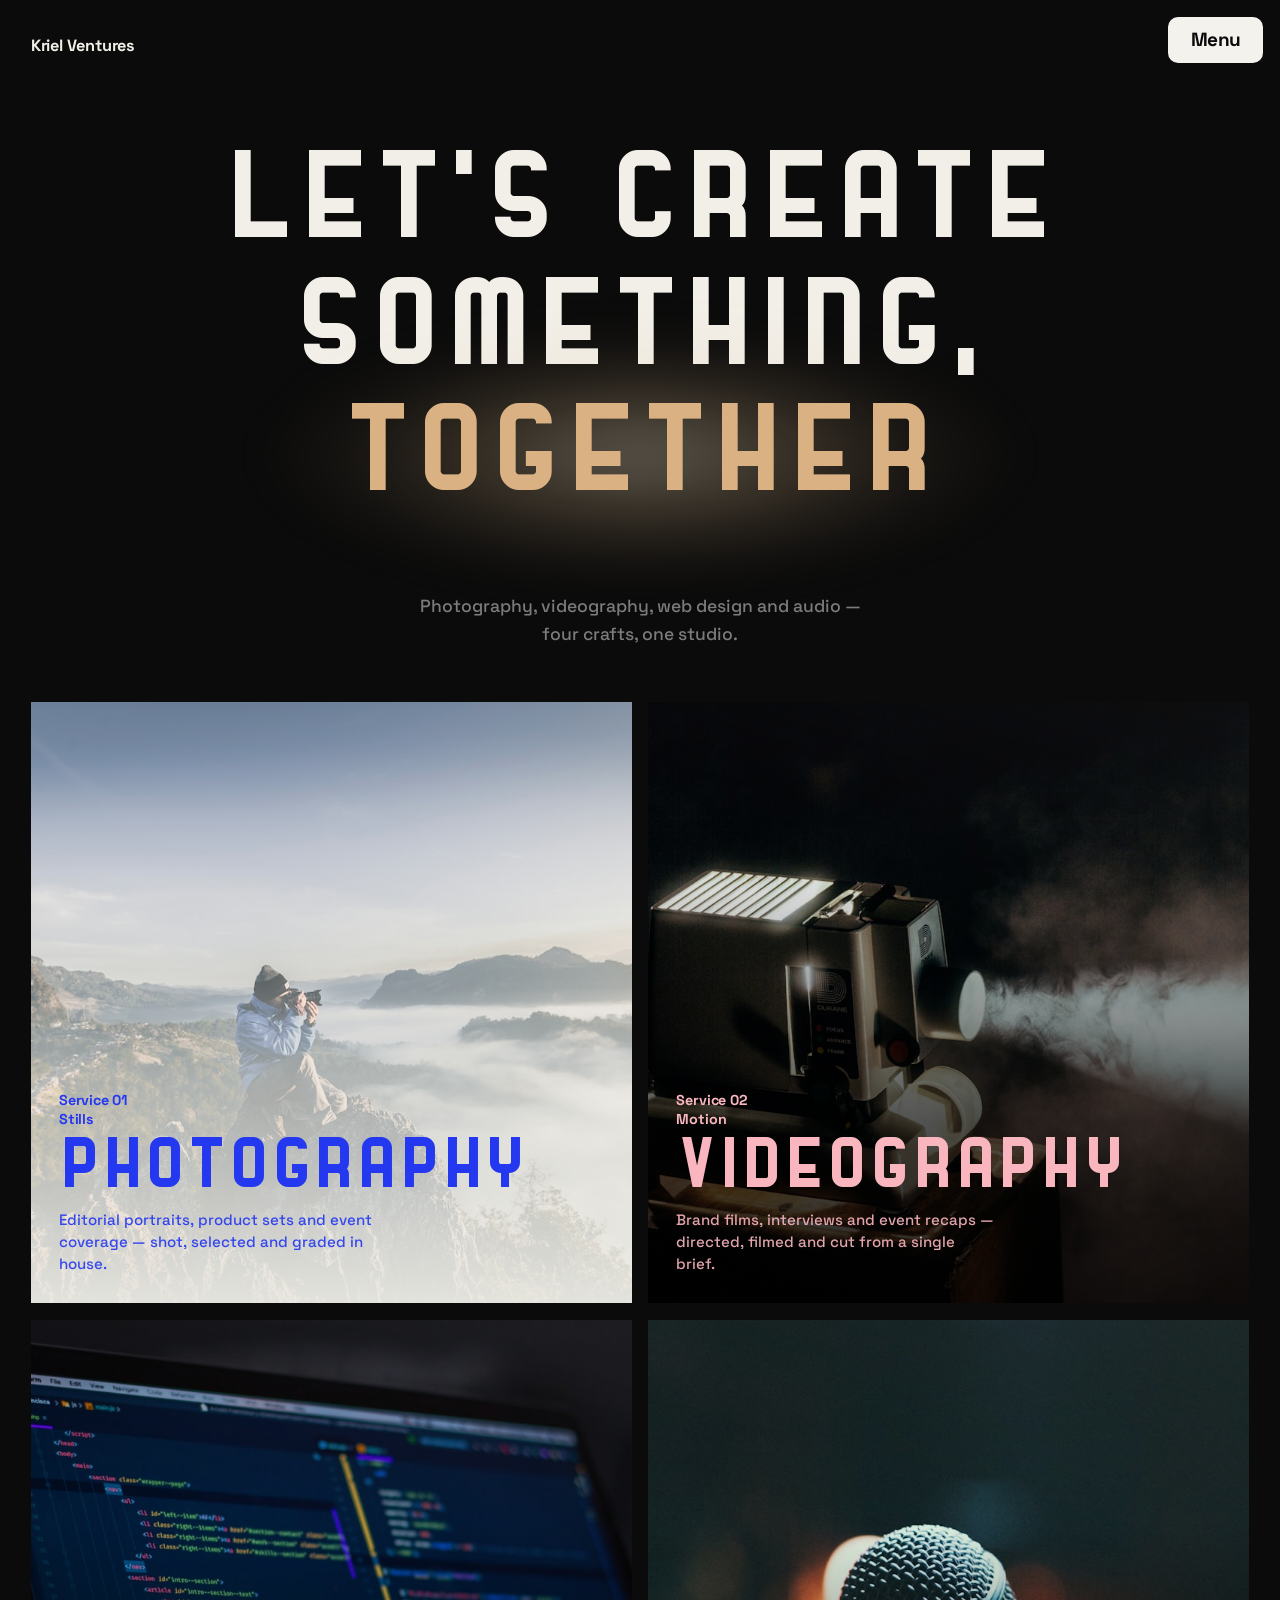
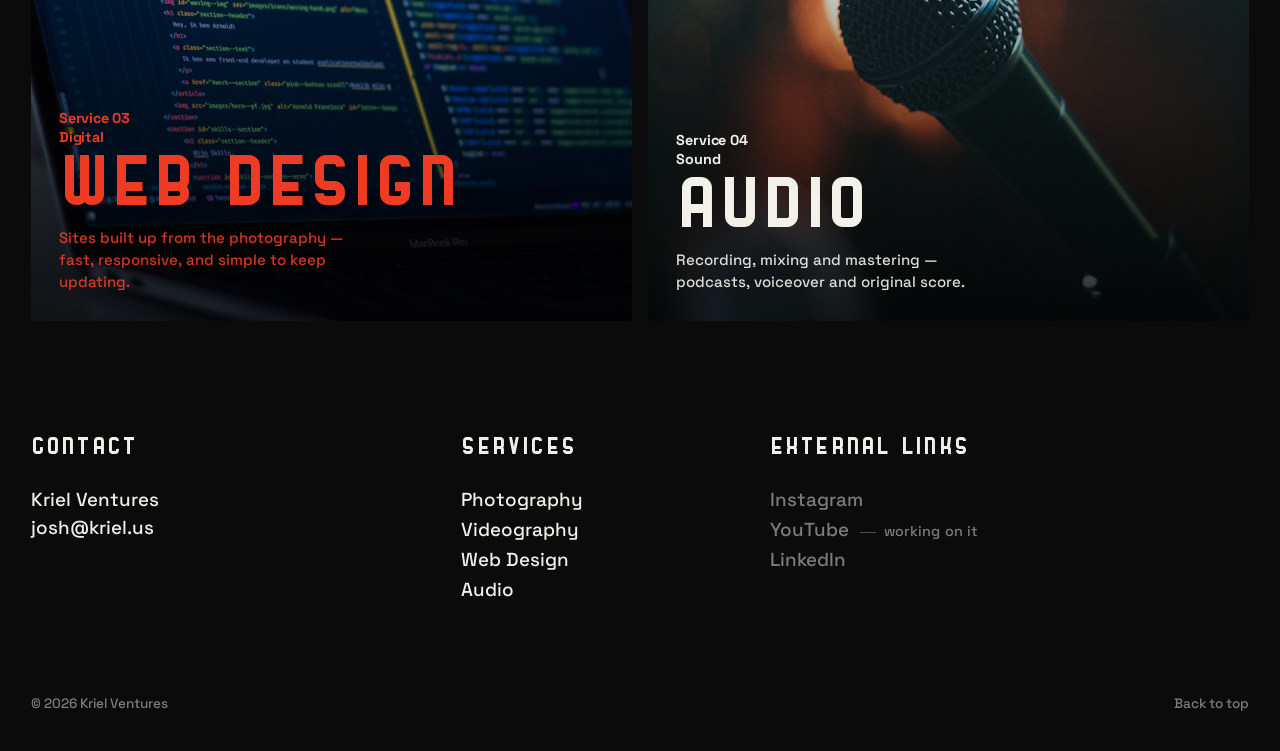
==== index.html @ a52f9539 "Add proposal generators to the four service pages Each service page keeps its under-construction hol" ====
<!DOCTYPE html>
<html lang="en">
<head>
<meta charset="utf-8">
<meta name="viewport" content="width=device-width, initial-scale=1">
<title>Kriel Ventures — Photography, Videography, Web Design, Audio</title>
<meta name="description" content="Kriel Ventures is a four-part studio: photography, videography, web design and audio, made under one roof so the work stays consistent from the first frame to the last page.">
<meta name="theme-color" content="#0B0B0B">
<link rel="icon" href="favicon.svg" type="image/svg+xml">
<link rel="icon" href="favicon.jpg" type="image/jpeg" sizes="512x512">

<!-- Social preview. Set og:url to the live domain once it's pointed. -->
<meta property="og:type" content="website">
<meta property="og:title" content="Kriel Ventures — Photography, Videography, Web Design, Audio">
<meta property="og:description" content="Four crafts, one studio: photography, videography, web design and audio, made under one roof.">
<meta property="og:image" content="images/photography-2000.jpg">
<meta name="twitter:card" content="summary_large_image">

<link rel="preconnect" href="https://fonts.googleapis.com">
<link rel="preconnect" href="https://fonts.gstatic.com" crossorigin>
<link href="https://fonts.googleapis.com/css2?family=Space+Grotesk:wght@500;700&display=swap" rel="stylesheet">
<link rel="preload" href="fonts/stadium.woff2" as="font" type="font/woff2" crossorigin>
<link rel="stylesheet" href="styles.css">

<!-- Reveal animations only exist if JS does; without it everything is simply visible. -->
<script>document.documentElement.classList.add('js');</script>
</head>
<body>

<a class="skip-link" href="#work">Skip to the work</a>

<!-- ── Fixed menu control ───────────────────────────────────────────── -->
<button id="menu-toggle" class="menu-btn" aria-expanded="false" aria-controls="site-menu">
  <span class="menu-btn__label" data-open="Menu" data-close="Close">Menu</span>
</button>

<nav id="site-menu" class="menu" aria-label="Main" hidden>
  <div class="menu__inner">
    <p class="menu__eyebrow">Kriel Ventures</p>
    <ul class="menu__list">
      <li><a href="photography/"><span class="menu__num">01</span>Photography</a></li>
      <li><a href="videography/"><span class="menu__num">02</span>Videography</a></li>
      <li><a href="web-design/"><span class="menu__num">03</span>Web Design</a></li>
      <li><a href="audio/"><span class="menu__num">04</span>Audio</a></li>
      <li><a href="#contact"><span class="menu__num">—</span>Contact</a></li>
    </ul>
    <div class="menu__foot">
      <a href="mailto:josh@kriel.us">josh@kriel.us</a>
    </div>
  </div>
</nav>

<!-- ── Opening ──────────────────────────────────────────────────────── -->
<header class="opening" id="top">
  <p class="opening__mark"><a href="./">Kriel Ventures</a></p>

  <!-- Straight apostrophe on purpose: Stadium has no U+2019, and a curly one
       would silently fall back to another face mid-word. -->
  <h1 class="opening__line">
    <span class="rise"><span>Let's create</span></span>
    <span class="rise"><span>something,</span></span>
    <span class="lift"><span class="glow"><em>together</em></span></span>
  </h1>

  <p class="opening__sub">Photography, videography, web design and audio — four crafts, one studio.</p>
</header>

<!-- ── The work ─────────────────────────────────────────────────────── -->
<main id="work">
  <h2 class="visually-hidden">What we make</h2>

  <ol class="panes">

      <li class="pane" id="photography" data-key="photography">
        <img class="pane__img" src="images/photography-1200.jpg"
             srcset="images/photography-1200.jpg 1200w, images/photography-2000.jpg 2000w"
             sizes="(min-width: 760px) 50vw, 100vw"
             alt="A photographer framing a shot from a rocky outcrop above a valley filled with low cloud."
             fetchpriority="high" decoding="async">
        <div class="pane__scrim" aria-hidden="true"></div>
        <div class="pane__text">
          <p class="pane__label"><span>Service 01</span><span>Stills</span></p>
          <h3 class="pane__title"><a href="photography/"><span class="rise"><span>Photography</span></span></a></h3>
          <p class="pane__note">Editorial portraits, product sets and event coverage — shot, selected and graded in house.</p>
        </div>
      </li>

      <li class="pane" id="videography" data-key="videography">
        <img class="pane__img" src="images/videography-1200.jpg"
             srcset="images/videography-1200.jpg 1200w, images/videography-2000.jpg 2000w"
             sizes="(min-width: 760px) 50vw, 100vw"
             alt="A film projector throwing a beam of light through haze in a darkened room."
             loading="lazy" decoding="async">
        <div class="pane__scrim" aria-hidden="true"></div>
        <div class="pane__text">
          <p class="pane__label"><span>Service 02</span><span>Motion</span></p>
          <h3 class="pane__title"><a href="videography/"><span class="rise"><span>Videography</span></span></a></h3>
          <p class="pane__note">Brand films, interviews and event recaps — directed, filmed and cut from a single brief.</p>
        </div>
      </li>

      <li class="pane" id="web-design" data-key="web">
        <img class="pane__img" src="images/webdesign-1200.jpg"
             srcset="images/webdesign-1200.jpg 1200w, images/webdesign-2000.jpg 2000w"
             sizes="(min-width: 760px) 50vw, 100vw"
             alt="A laptop screen showing a page of HTML in a dark code editor."
             loading="lazy" decoding="async">
        <div class="pane__scrim" aria-hidden="true"></div>
        <div class="pane__text">
          <p class="pane__label"><span>Service 03</span><span>Digital</span></p>
          <h3 class="pane__title"><a href="web-design/"><span class="rise"><span>Web Design</span></span></a></h3>
          <p class="pane__note">Sites built up from the photography — fast, responsive, and simple to keep updating.</p>
        </div>
      </li>

      <li class="pane" id="audio" data-key="audio">
        <img class="pane__img" src="images/audio-1200.jpg"
             srcset="images/audio-1200.jpg 1200w, images/audio-2000.jpg 2000w"
             sizes="(min-width: 760px) 50vw, 100vw"
             alt="A vocal microphone lit from behind in a darkened room."
             loading="lazy" decoding="async">
        <div class="pane__scrim" aria-hidden="true"></div>
        <div class="pane__text">
          <p class="pane__label"><span>Service 04</span><span>Sound</span></p>
          <h3 class="pane__title"><a href="audio/"><span class="rise"><span>Audio</span></span></a></h3>
          <p class="pane__note">Recording, mixing and mastering — podcasts, voiceover and original score.</p>
        </div>
      </li>

  </ol>
</main>

<!-- ── Footer ───────────────────────────────────────────────────────── -->
<footer class="footer" id="contact">
  <div class="footer__grid">

    <div class="footer__col">
      <h2 class="footer__head">Contact</h2>
      <p class="footer__block">
        Kriel Ventures<br>
        <a href="mailto:josh@kriel.us">josh@kriel.us</a>
      </p>
    </div>

    <div class="footer__col">
      <h2 class="footer__head">Services</h2>
      <ul class="footer__list">
        <li><a href="photography/">Photography</a></li>
        <li><a href="videography/">Videography</a></li>
        <li><a href="web-design/">Web Design</a></li>
        <li><a href="audio/">Audio</a></li>
      </ul>
    </div>

    <div class="footer__col">
      <h2 class="footer__head">External links</h2>
      <ul class="footer__list footer__list--muted">
        <li><a href="https://www.instagram.com/jkriel_/" target="_blank" rel="noopener noreferrer">Instagram</a></li>
        <!-- No channel yet — kept in place, but plain text rather than a dead link. -->
        <li class="footer__soon"><span>YouTube</span><span class="footer__soon-note">working on it</span></li>
        <li><a href="https://www.linkedin.com/in/josh-kriel-aaa353429/" target="_blank" rel="noopener noreferrer">LinkedIn</a></li>
      </ul>
    </div>

  </div>

  <div class="footer__base">
    <p>© <span id="year">2026</span> Kriel Ventures</p>
    <p><a href="#top">Back to top</a></p>
  </div>
</footer>

<script src="main.js"></script>
</body>
</html>
---- styles.css ----
/* ==========================================================================
   Kriel Ventures
   A centred deco opening on black, then the four crafts as four squares.
   Type does the work; one warm accent is the only ornament.
   ========================================================================== */

/* --- Stadium -------------------------------------------------------------
   Stadium by Matthew Welch (squaregear.net), MIT licence — see
   fonts/stadium-license.txt, which ships with the site as the licence
   requires. One weight, no italic: never ask for bold or italic anywhere or
   the browser will synthesise it and smear these geometric letterforms.
   ------------------------------------------------------------------------ */
@font-face {
  font-family: "Stadium";
  src: url("fonts/stadium.woff2") format("woff2"),
       url("fonts/stadium.ttf") format("truetype");
  font-weight: 400;
  font-style: normal;
  font-display: swap;
}

/* --- Tokens --------------------------------------------------------------- */
:root {
  --ink:        #0B0B0B;
  --ink-soft:   #7C7C7C;
  --bone:       #F2EFE8;
  --chip:       #F4F2ED;

  /* one accent per square */
  --blue:       #2438F0;
  --blush:      #F9B6BE;
  --red:        #EE3B24;
  --cream:      #F4F1EA;

  /* the warm accent, and the light it throws */
  --tan:        #D9B183;

  --display: "Stadium", "Futura", "Century Gothic", "Avenir Next", sans-serif;
  --ui:      "Space Grotesk", "Helvetica Neue", Helvetica, Arial, sans-serif;

  --edge:   clamp(1.5rem, 2.4vw, 2.25rem);
  --gutter: clamp(0.55rem, 1.3vw, 1.15rem);

  --ease: cubic-bezier(0.22, 0.68, 0.24, 1);
}

/* --- Reset ---------------------------------------------------------------- */
*, *::before, *::after { box-sizing: border-box; }

html { -webkit-text-size-adjust: 100%; scroll-behavior: smooth; }

body {
  margin: 0;
  background: var(--ink);
  color: var(--bone);
  font-family: var(--ui);
  font-weight: 500;
  font-size: clamp(0.95rem, 0.9rem + 0.2vw, 1.0625rem);
  line-height: 1.55;
  overflow-x: hidden;
  -webkit-font-smoothing: antialiased;
}

img { display: block; max-width: 100%; }
a   { color: inherit; }
h1, h2, h3, p, ul, ol { margin: 0; }
ul, ol { list-style: none; padding: 0; }

::selection { background: var(--bone); color: var(--ink); }

.visually-hidden {
  position: absolute;
  width: 1px; height: 1px;
  margin: -1px; padding: 0;
  overflow: hidden;
  clip: rect(0 0 0 0);
  white-space: nowrap;
}

/* --- Focus ---------------------------------------------------------------- */
:focus-visible {
  outline: 3px solid currentColor;
  outline-offset: 4px;
  border-radius: 2px;
}

.skip-link {
  position: fixed;
  top: 0; left: 0;
  z-index: 200;
  transform: translateY(-120%);
  background: var(--bone);
  color: var(--ink);
  font-family: var(--display);
  font-weight: 400;
  font-size: 1rem;
  letter-spacing: 0.02em;
  padding: 0.85rem 1.25rem;
  text-decoration: none;
}
.skip-link:focus-visible { transform: translateY(0); }

/* --- Reveals -------------------------------------------------------------
   .rise clips its inner span and slides it up. The clip box is padded below
   so descenders (the g in Photography, Videography) aren't shaved off — the
   negative margin cancels the padding so layout is unchanged.
   ------------------------------------------------------------------------ */
.rise {
  display: block;
  overflow: hidden;
  padding-bottom: 0.18em;
  margin-bottom: -0.18em;
}
.rise > span { display: block; }
/* 130%, not 105% — the clip box is now taller than the span by the descender
   padding, so a smaller offset leaves a hairline of letter-tops showing. */
.js .rise > span {
  transform: translateY(130%);
  transition: transform 0.95s var(--ease);
}
.js .is-in .rise > span { transform: translateY(0); }
.js .is-in .rise:nth-child(2) > span { transition-delay: 0.09s; }

/* .lift is the unclipped variant, for a line whose glow has to spill past
   its own box. */
.lift { display: block; }
.js .lift {
  opacity: 0;
  transform: translateY(0.4em);
  transition: opacity 0.9s var(--ease) 0.26s, transform 0.9s var(--ease) 0.26s;
}
.js .is-in .lift { opacity: 1; transform: none; }

/* ==========================================================================
   Menu
   ========================================================================== */
.menu-btn {
  position: fixed;
  top: clamp(0.85rem, 1.3vw, 1.15rem);
  right: clamp(0.85rem, 1.3vw, 1.15rem);
  z-index: 120;

  min-height: 46px;
  min-width: 92px;
  padding: 0.6rem 1.4rem;

  background: var(--chip);
  color: var(--ink);
  border: 0;
  border-radius: 10px;
  cursor: pointer;

  /* Deliberately not Stadium: the two fixed controls at the top of the screen
     stay in the grotesque, so the deco face reads as the voice of the page
     rather than the chrome around it. */
  font-family: var(--ui);
  font-weight: 700;
  font-size: clamp(1rem, 0.95rem + 0.3vw, 1.35rem);
  letter-spacing: -0.02em;

  transition: background 0.25s var(--ease), color 0.25s var(--ease);
}
.menu-btn:hover { background: #fff; }
.menu-btn[aria-expanded="true"] { background: var(--bone); }

.menu {
  position: fixed;
  inset: 0;
  z-index: 110;
  background: var(--ink);
  display: grid;
  padding: clamp(1.5rem, 3vw, 3rem) var(--edge) clamp(1.75rem, 3vw, 3rem);
  overflow-y: auto;
}
.menu[hidden] { display: none; }

.menu__inner {
  display: grid;
  align-content: space-between;
  gap: 2rem;
}

.menu__eyebrow {
  font-family: var(--ui);
  font-weight: 700;
  font-size: 0.95rem;
  letter-spacing: -0.01em;
  color: var(--ink-soft);
}

.menu__list { display: grid; gap: clamp(0.15rem, 0.6vh, 0.5rem); }

.menu__list a {
  display: flex;
  align-items: baseline;
  gap: clamp(0.75rem, 2vw, 2rem);
  padding: 0.12em 0;
  text-decoration: none;
  font-family: var(--display);
  font-weight: 400;
  font-size: clamp(1.9rem, 6.6vw, 4.5rem);
  line-height: 1.18;
  letter-spacing: 0.015em;
  color: var(--bone);
  transition: color 0.2s var(--ease);
}
.menu__list a:hover { color: var(--tan); }

.menu__num {
  font-family: var(--ui);
  font-size: clamp(0.7rem, 1.1vw, 0.9rem);
  font-weight: 500;
  letter-spacing: 0.02em;
  color: var(--ink-soft);
  flex: none;
  min-width: 1.75em;
}

.menu__foot {
  display: flex;
  flex-wrap: wrap;
  gap: 0.5rem 2rem;
  font-family: var(--ui);
  font-weight: 500;
  font-size: 0.95rem;
  color: var(--ink-soft);
}
.menu__foot a { text-decoration: none; }
.menu__foot a:hover { color: var(--bone); }

body.menu-open { overflow: hidden; }

/* ==========================================================================
   Opening
   ========================================================================== */
.opening {
  min-height: 78svh;
  display: grid;
  grid-template-rows: auto 1fr auto;
  gap: 2rem;
  padding: clamp(1.5rem, 2.6vw, 2.4rem) var(--edge) clamp(2.5rem, 6vh, 4.5rem);
  background: var(--ink);
}

.opening__mark {
  font-family: var(--ui);
  font-weight: 700;
  font-size: clamp(0.85rem, 0.78rem + 0.3vw, 1.05rem);
  letter-spacing: -0.012em;
  color: var(--bone);
}
.opening__mark a { text-decoration: none; }

.opening__line {
  align-self: center;
  justify-self: center;
  text-align: center;
  max-width: 22ch;
  font-family: var(--display);
  font-weight: 400;
  font-size: clamp(2.5rem, 0.9rem + 7.4vw, 8.5rem);
  line-height: 1.16;
  letter-spacing: 0.012em;
  color: var(--bone);
}

/* Soft spotlight: a pool of warm light behind the word, not a glow traced
   round the letters. It sits behind the type and spills well past the line,
   which is why this line uses .lift rather than the clipping .rise. */
.glow {
  position: relative;
  display: inline-block;
  isolation: isolate;
}
.glow::before {
  content: "";
  position: absolute;
  left: 50%;
  top: 52%;
  width: 132%;
  height: 210%;
  transform: translate(-50%, -50%);
  z-index: -1;
  pointer-events: none;
  background: radial-gradient(ellipse at center,
    rgba(255, 236, 208, 0.34) 0%,
    rgba(240, 200, 148, 0.19) 30%,
    rgba(217, 177, 131, 0.06) 52%,
    rgba(217, 177, 131, 0) 70%);
  filter: blur(22px);
}
.opening__line em {
  font-style: normal;   /* Stadium has no italic — never synthesise one */
  color: var(--tan);
}

.opening__sub {
  justify-self: center;
  text-align: center;
  max-width: 42ch;
  font-family: var(--ui);
  font-weight: 500;
  font-size: clamp(0.95rem, 0.9rem + 0.25vw, 1.15rem);
  color: var(--ink-soft);
}

/* ==========================================================================
   The four squares
   ========================================================================== */
.panes {
  display: grid;
  grid-template-columns: 1fr;
  gap: var(--gutter);
  padding: 0 var(--edge) var(--edge);
  background: var(--ink);
}

/* Grid rather than an absolutely positioned text block: the text has to be a
   static descendant so the stretched link inside it resolves against the
   square, not against the text block. */
.pane {
  position: relative;
  isolation: isolate;
  display: grid;
  grid-template-rows: 1fr auto;
  aspect-ratio: 1 / 1;
  overflow: hidden;
  background: #0d0b09;
}

.pane__img {
  position: absolute;
  inset: 0;
  width: 100%;
  height: 100%;
  object-fit: cover;
  z-index: -2;
  transition: transform 0.9s var(--ease);
}
.pane:hover .pane__img { transform: scale(1.035); }

/* Object positions chosen per photograph so the square crop keeps its subject. */
.pane[data-key="photography"] .pane__img { object-position: 42% 60%; }
.pane[data-key="videography"] .pane__img { object-position: 46% 50%; }
.pane[data-key="web"]         .pane__img { object-position: 55% 50%; }
.pane[data-key="audio"]       .pane__img { object-position: 52% 50%; }

/* Each square is washed the direction its own photograph runs: the three dark
   ones deepen at the foot, the misty one fogs up pale so the blue holds. */
.pane__scrim {
  position: absolute;
  inset: 0;
  z-index: -1;
  background:
    linear-gradient(198deg, rgba(255,255,255,0.055) 0%, rgba(255,255,255,0) 42%),
    linear-gradient(180deg, rgba(0,0,0,0.22) 0%, rgba(0,0,0,0.08) 34%, rgba(0,0,0,0.55) 74%, rgba(0,0,0,0.82) 100%);
}

.pane[data-key="videography"] .pane__scrim {
  background:
    linear-gradient(198deg, rgba(255,255,255,0.05) 0%, rgba(255,255,255,0) 42%),
    linear-gradient(180deg, rgba(0,0,0,0.26) 0%, rgba(0,0,0,0.12) 30%, rgba(0,0,0,0.68) 70%, rgba(0,0,0,0.88) 100%);
}

.pane[data-key="photography"] .pane__scrim {
  background:
    linear-gradient(198deg, rgba(255,255,255,0.05) 0%, rgba(255,255,255,0) 42%),
    linear-gradient(180deg, rgba(233,235,238,0.10) 0%, rgba(233,235,238,0.08) 34%, rgba(238,238,233,0.66) 62%, rgba(240,239,233,0.94) 100%);
}

.pane__text {
  grid-row: 2;
  padding: clamp(1.1rem, 2.2vw, 2rem);
}

.pane__label {
  font-family: var(--ui);
  font-weight: 700;
  font-size: clamp(0.78rem, 0.72rem + 0.22vw, 0.95rem);
  line-height: 1.3;
  letter-spacing: -0.012em;
  color: var(--accent);
  margin-bottom: 0.3em;
}
.pane__label span { display: block; }

.pane__title {
  font-family: var(--display);
  font-weight: 400;
  font-size: clamp(1.85rem, 0.85rem + 4vw, 3.9rem);
  line-height: 1.04;
  letter-spacing: 0.012em;
  color: var(--accent);
}

/* The title is the link, but the whole square is the target — the ::after
   stretches over the pane so there's no small tap area on a phone.
   The <a> must wrap .rise rather than sit inside it: .rise has overflow
   hidden, and an ancestor with overflow between an absolute box and its
   containing block clips that box to the line. */
.pane__title a {
  display: block;
  text-decoration: none;
  color: inherit;
}
.pane__title a::after {
  content: "";
  position: absolute;
  inset: 0;
  z-index: 2;
}
.pane__title a:focus-visible { outline-offset: 6px; }

.pane__note {
  max-width: 32ch;
  margin-top: 0.7rem;
  font-family: var(--ui);
  font-weight: 500;
  font-size: clamp(0.85rem, 0.8rem + 0.18vw, 0.98rem);
  line-height: 1.45;
  color: var(--accent);
}
.js .pane__note {
  opacity: 0;
  transform: translateY(0.6rem);
  transition: opacity 0.7s var(--ease) 0.3s, transform 0.7s var(--ease) 0.3s;
}
.js .pane.is-in .pane__note { opacity: 0.9; transform: none; }

/* One accent per service, shared by its square and its own page. */
[data-key="photography"] { --accent: var(--blue); }
[data-key="videography"] { --accent: var(--blush); }
[data-key="web"]         { --accent: var(--red); }
[data-key="audio"]       { --accent: var(--cream); }

/* ==========================================================================
   Service holding pages
   Temporary. When a real service page is built it takes the site's full
   chrome; until then these are deliberately a stub.
   ========================================================================== */
.holding {
  min-height: 100svh;
  display: grid;
  grid-template-rows: auto 1fr auto;
  gap: 2rem;
  padding: clamp(1.5rem, 2.6vw, 2.4rem) var(--edge) clamp(2rem, 5vh, 3.5rem);
  background: var(--ink);
}

/* No measure on the wrapper — a ch-based cap here would crop the title,
   which .rise then clips (PHOTOGRAPHY became PHOTOGR). The measure belongs
   on the prose underneath. */
.holding__body { align-self: center; }

.holding__label {
  font-family: var(--ui);
  font-weight: 700;
  font-size: clamp(0.85rem, 0.78rem + 0.3vw, 1.05rem);
  line-height: 1.3;
  letter-spacing: -0.012em;
  color: var(--accent);
  margin-bottom: 0.35em;
}
.holding__label span { display: block; }

.holding__title {
  font-family: var(--display);
  font-weight: 400;
  font-size: clamp(2.4rem, 1rem + 6.4vw, 7rem);
  line-height: 1.06;
  letter-spacing: 0.012em;
  color: var(--accent);
}

.holding__rule {
  height: 1px;
  border: 0;
  max-width: 46ch;
  margin: clamp(1.75rem, 4vh, 2.75rem) 0 clamp(1.25rem, 3vh, 1.75rem);
  background: currentColor;
  color: var(--accent);
  opacity: 0.4;
}

.holding__state {
  font-family: var(--ui);
  font-weight: 700;
  font-size: clamp(1.05rem, 0.95rem + 0.5vw, 1.5rem);
  letter-spacing: -0.015em;
  color: var(--bone);
  margin-bottom: 0.5em;
}

.holding__note {
  max-width: 46ch;
  font-family: var(--ui);
  font-weight: 500;
  font-size: clamp(0.95rem, 0.9rem + 0.25vw, 1.1rem);
  color: var(--ink-soft);
}
.holding__note a { color: var(--bone); text-decoration: none; }
.holding__note a:hover { text-decoration: underline; text-underline-offset: 3px; }

.holding__foot {
  display: flex;
  flex-wrap: wrap;
  gap: 0.5rem 2rem;
  font-family: var(--ui);
  font-weight: 500;
  font-size: 0.95rem;
  color: var(--ink-soft);
}
.holding__foot a { text-decoration: none; }
.holding__foot a:hover { color: var(--bone); }

@media (max-width: 719px) {
  .holding__foot a { display: inline-flex; align-items: center; min-height: 44px; }
}

/* ==========================================================================
   Footer
   ========================================================================== */
.footer {
  background: var(--ink);
  color: var(--bone);
  padding: clamp(3rem, 9vh, 6.5rem) var(--edge) clamp(1.5rem, 4vh, 2.5rem);
  font-family: var(--ui);
  font-weight: 500;
  font-size: clamp(1rem, 0.94rem + 0.3vw, 1.2rem);
  line-height: 1.5;
}

.footer__grid {
  display: grid;
  grid-template-columns: 1fr;
  gap: clamp(2.25rem, 5vw, 4rem);
}

.footer__head {
  font-family: var(--display);
  font-weight: 400;
  font-size: clamp(1.05rem, 1rem + 0.35vw, 1.35rem);
  letter-spacing: 0.06em;
  margin-bottom: 1.1em;
}
.footer__block + .footer__block { margin-top: 1.25em; }
.footer__list li + li { margin-top: 0.1em; }
.footer a { text-decoration: none; }
.footer a:hover { text-decoration: underline; text-underline-offset: 3px; }

.muted, .footer__list--muted a { color: var(--ink-soft); }
.footer__list--muted a:hover { color: var(--bone); }

/* A channel that doesn't exist yet: it holds its place in the list, but as
   plain text with a status beside it rather than a link going nowhere. The
   status is set smaller rather than dimmer — dimmer would drop it under the
   4.5:1 it needs at this size. */
.footer__soon {
  display: flex;
  align-items: baseline;
  gap: 0.7rem;
  color: var(--ink-soft);
}
.footer__soon-note {
  font-size: 0.76em;
  letter-spacing: 0.01em;
  white-space: nowrap;
}
.footer__soon-note::before {
  content: "";
  display: inline-block;
  width: 1.1em;
  height: 1px;
  margin-right: 0.55em;
  vertical-align: middle;
  background: currentColor;
  opacity: 0.6;
}

/* Touch targets: the tight footer stack is right on a pointer device, but
   needs real height under a thumb. */
@media (max-width: 719px) {
  .footer__list a,
  .footer__base a,
  .menu__foot a {
    display: inline-flex;
    align-items: center;
    min-height: 44px;
  }
  .footer__list li + li { margin-top: 0; }
  /* Not a target, but it keeps the row rhythm of the links around it. */
  .footer__soon { min-height: 44px; align-items: center; }
}

.footer__base {
  display: flex;
  justify-content: space-between;
  gap: 1rem 2rem;
  flex-wrap: wrap;
  margin-top: clamp(3rem, 10vh, 7rem);
  font-family: var(--ui);
  font-weight: 500;
  font-size: 0.85rem;
  color: var(--ink-soft);
}

/* ==========================================================================
   Wider screens
   ========================================================================== */
@media (min-width: 760px) {
  .panes { grid-template-columns: 1fr 1fr; }
  .footer__grid { grid-template-columns: 2fr 1fr 1fr; }
}

@media (min-width: 1100px) {
  .footer__grid { grid-template-columns: 1.5fr 1fr 1fr 0.7fr; }
}

/* Past roughly 1500px a square gets taller than the screen, so the block
   stops growing and centres instead. */
@media (min-width: 1500px) {
  .panes {
    max-width: 1500px;
    margin-inline: auto;
  }
}

/* ==========================================================================
   Reduced motion
   ========================================================================== */
@media (prefers-reduced-motion: reduce) {
  html { scroll-behavior: auto; }
  .js .rise > span,
  .js .lift,
  .js .pane__note {
    transform: none !important;
    opacity: 1;
    transition: none;
  }
  .js .pane.is-in .pane__note { opacity: 0.9; }
  .pane:hover .pane__img { transform: none; }
  * { animation-duration: 0.01ms !important; transition-duration: 0.01ms !important; }
}
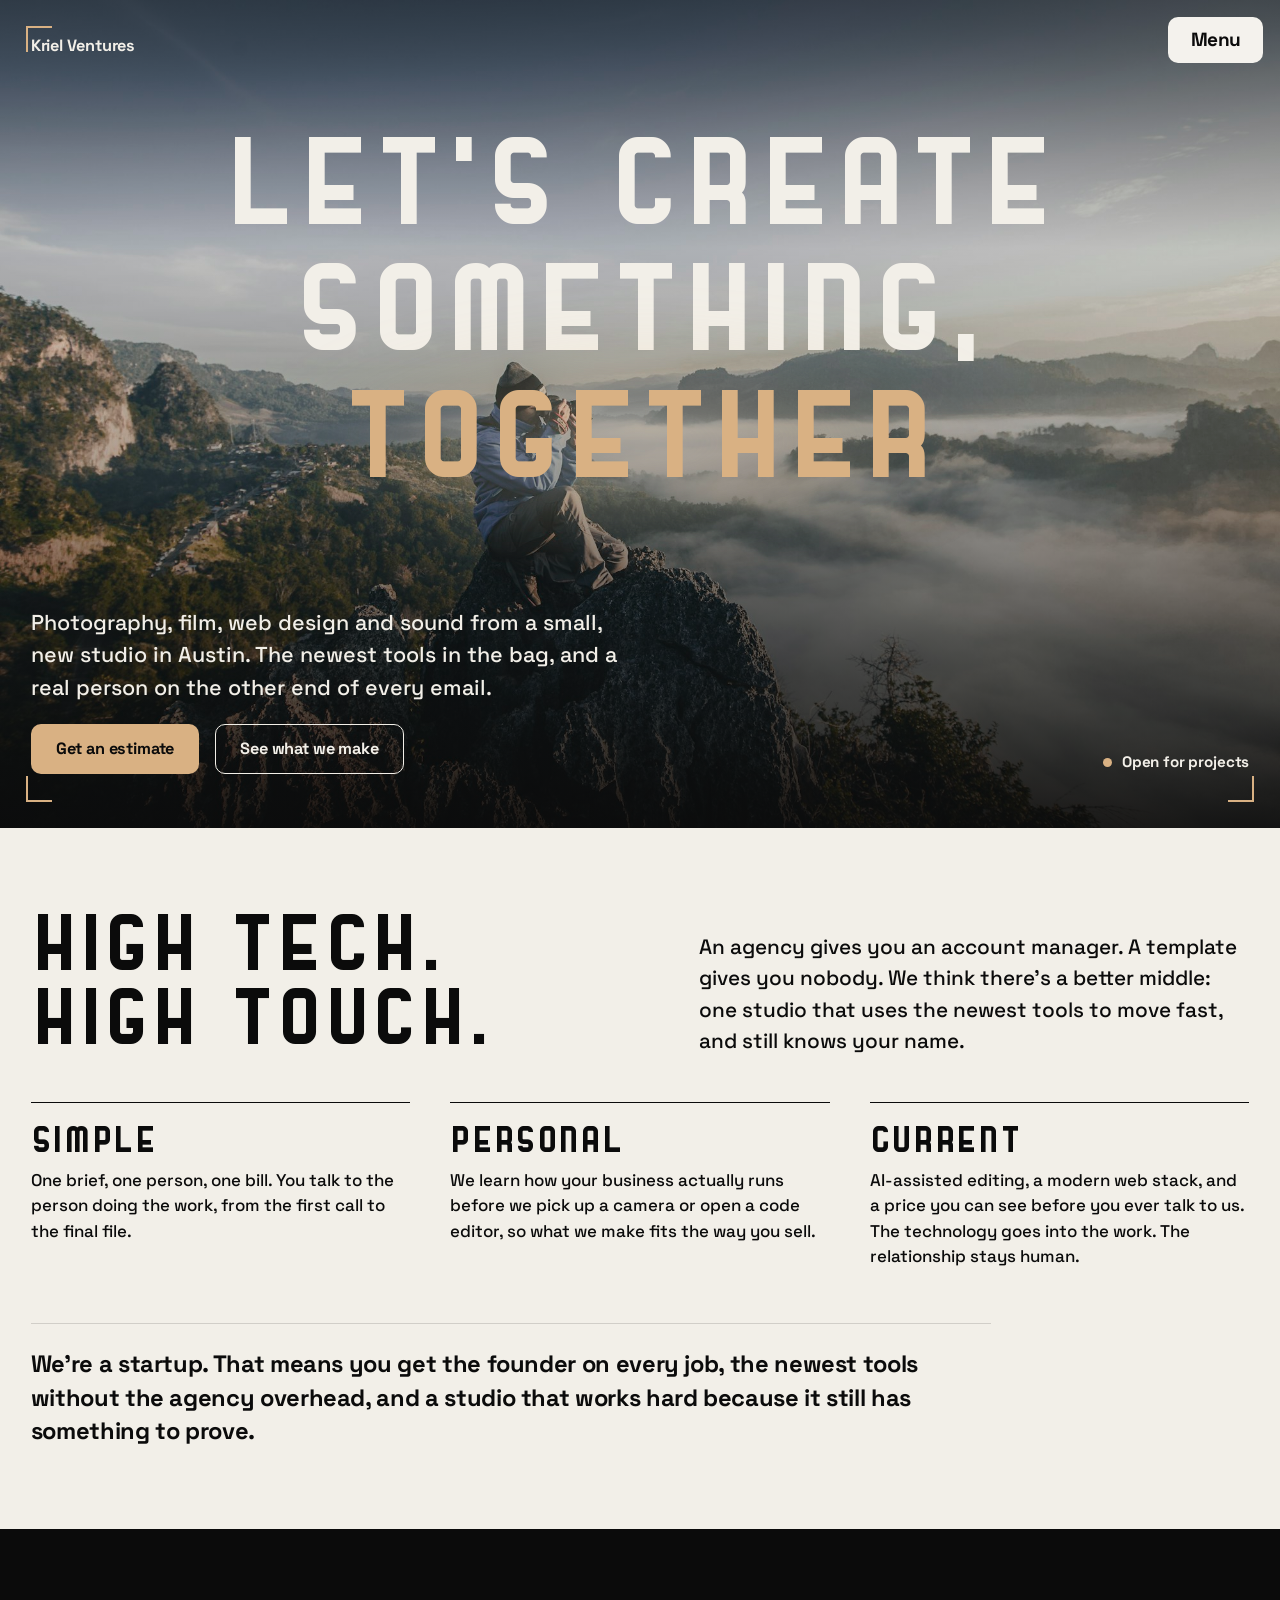
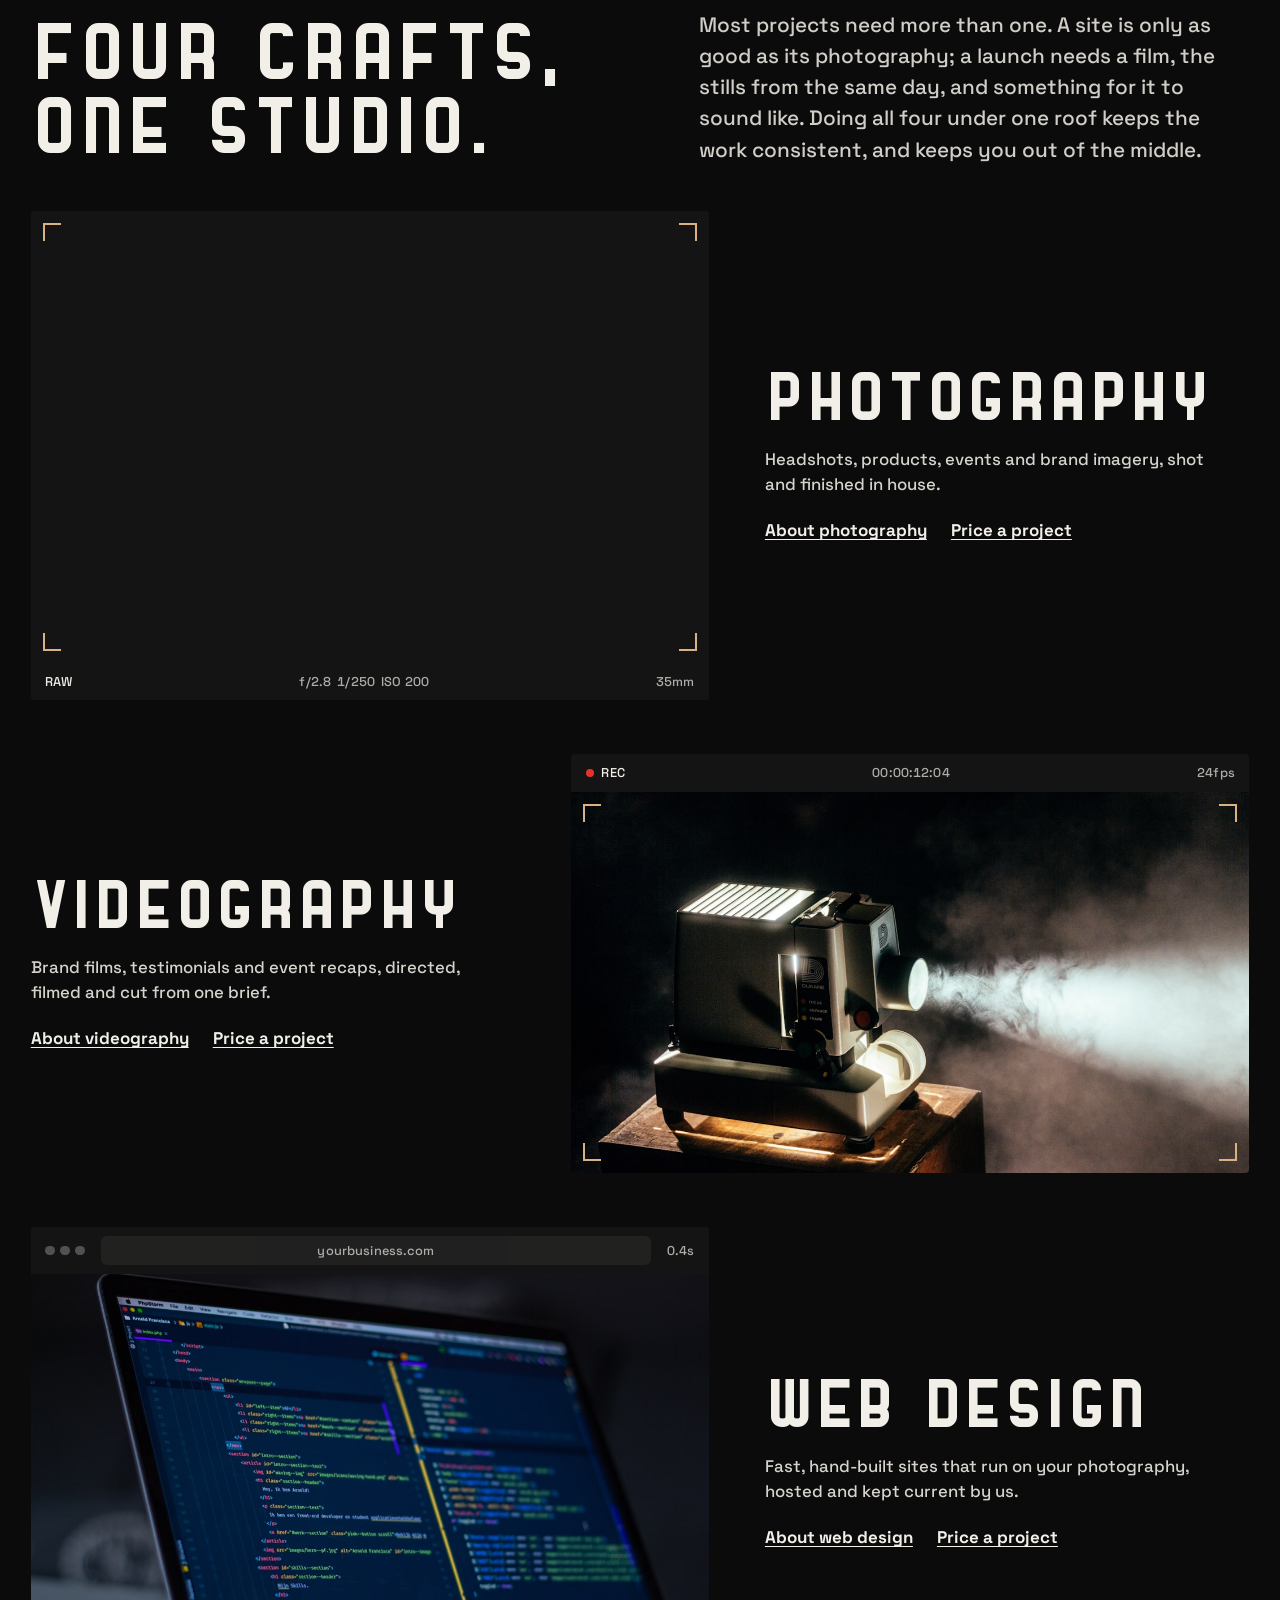
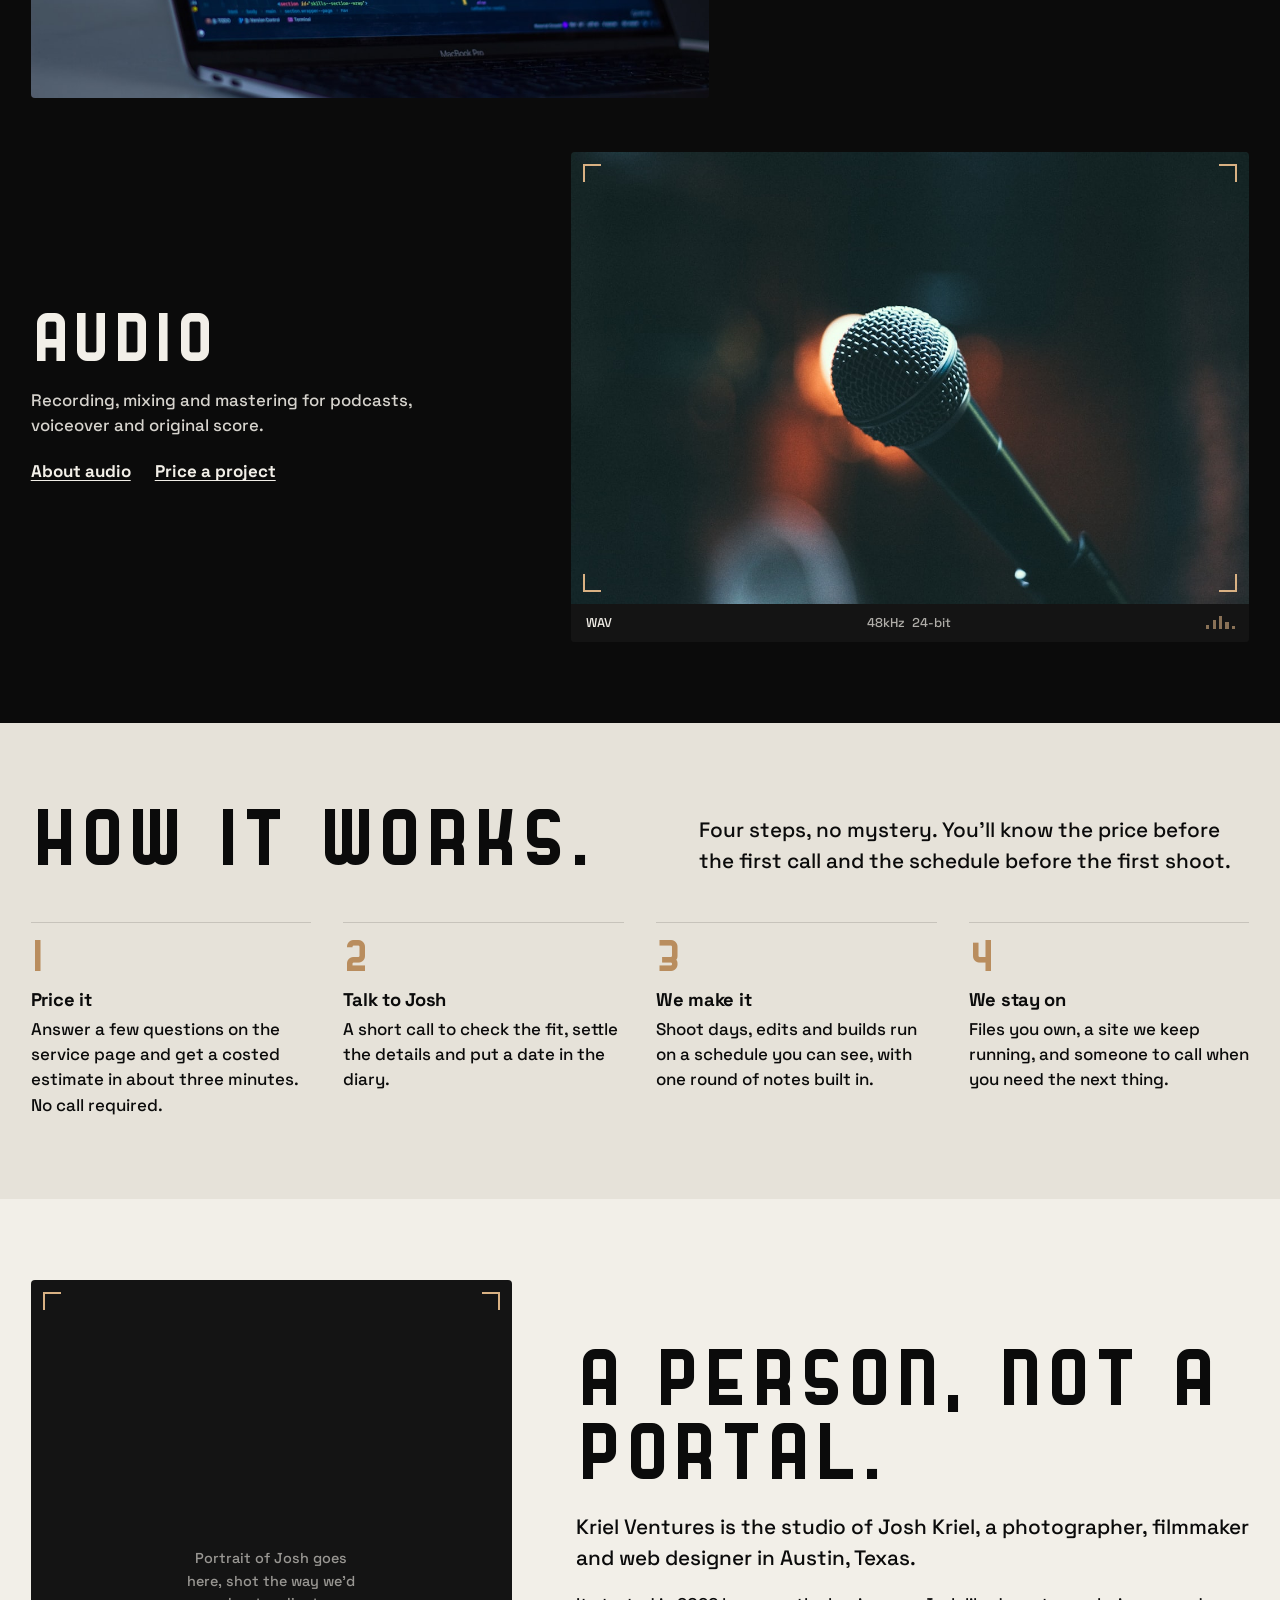
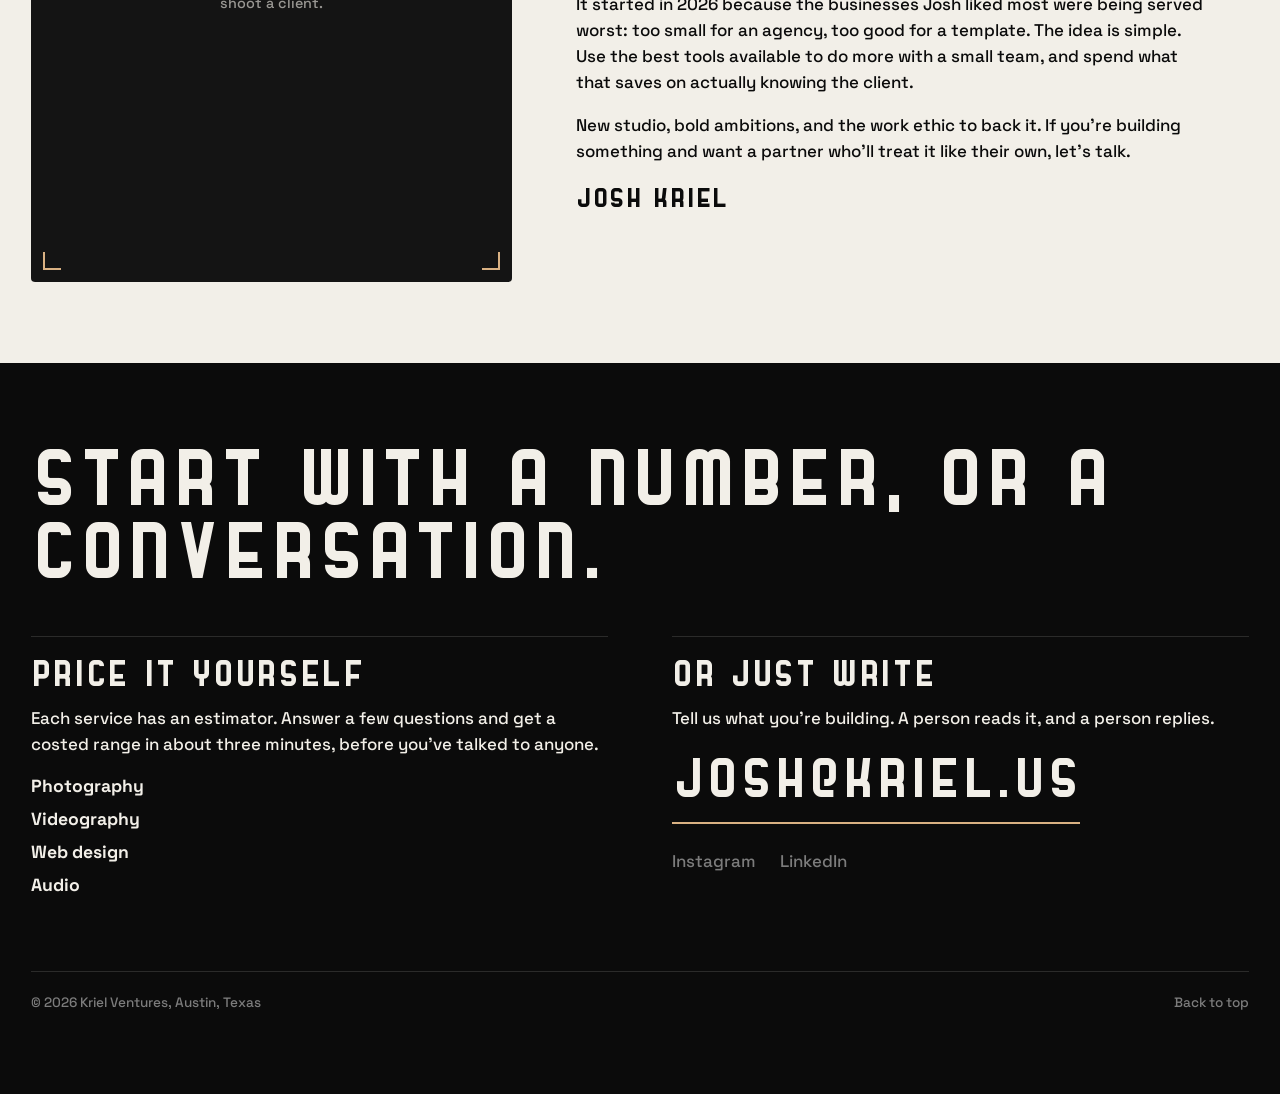
==== commit 57537594: "Rebuild the site on the v2 design, with audio and the live estimators Replaces the holding-page site" ====
--- a/index.html
+++ b/index.html
@@ -3,16 +3,16 @@
 <head>
 <meta charset="utf-8">
 <meta name="viewport" content="width=device-width, initial-scale=1">
-<title>Kriel Ventures — Photography, Videography, Web Design, Audio</title>
-<meta name="description" content="Kriel Ventures is a four-part studio: photography, videography, web design and audio, made under one roof so the work stays consistent from the first frame to the last page.">
+<title>Kriel Ventures — Photography, Videography, Web Design & Audio, Austin</title>
+<meta name="description" content="A small, new studio in Austin making photography, film, websites and sound. High tech, high touch: the newest tools, and a real person on every job.">
 <meta name="theme-color" content="#0B0B0B">
 <link rel="icon" href="favicon.svg" type="image/svg+xml">
 <link rel="icon" href="favicon.jpg" type="image/jpeg" sizes="512x512">
 
 <!-- Social preview. Set og:url to the live domain once it's pointed. -->
 <meta property="og:type" content="website">
-<meta property="og:title" content="Kriel Ventures — Photography, Videography, Web Design, Audio">
-<meta property="og:description" content="Four crafts, one studio: photography, videography, web design and audio, made under one roof.">
+<meta property="og:title" content="Kriel Ventures — Photography, Videography, Web Design & Audio">
+<meta property="og:description" content="Four crafts, one studio, in Austin: photography, film, websites and sound.">
 <meta property="og:image" content="images/photography-2000.jpg">
 <meta name="twitter:card" content="summary_large_image">
 
@@ -21,15 +21,15 @@
 <link href="https://fonts.googleapis.com/css2?family=Space+Grotesk:wght@500;700&display=swap" rel="stylesheet">
 <link rel="preload" href="fonts/stadium.woff2" as="font" type="font/woff2" crossorigin>
 <link rel="stylesheet" href="styles.css">
+<link rel="stylesheet" href="v2.css">
 
 <!-- Reveal animations only exist if JS does; without it everything is simply visible. -->
 <script>document.documentElement.classList.add('js');</script>
 </head>
 <body>
 
-<a class="skip-link" href="#work">Skip to the work</a>
-
-<!-- ── Fixed menu control ───────────────────────────────────────────── -->
+<a class="skip-link" href="#content">Skip to content</a>
+
 <button id="menu-toggle" class="menu-btn" aria-expanded="false" aria-controls="site-menu">
   <span class="menu-btn__label" data-open="Menu" data-close="Close">Menu</span>
 </button>
@@ -38,11 +38,12 @@
   <div class="menu__inner">
     <p class="menu__eyebrow">Kriel Ventures</p>
     <ul class="menu__list">
-      <li><a href="photography/"><span class="menu__num">01</span>Photography</a></li>
-      <li><a href="videography/"><span class="menu__num">02</span>Videography</a></li>
-      <li><a href="web-design/"><span class="menu__num">03</span>Web Design</a></li>
-      <li><a href="audio/"><span class="menu__num">04</span>Audio</a></li>
-      <li><a href="#contact"><span class="menu__num">—</span>Contact</a></li>
+      <li><a href="./" aria-current="page">Home</a></li>
+      <li><a href="photography/">Photography</a></li>
+      <li><a href="videography/">Videography</a></li>
+      <li><a href="web-design/">Web design</a></li>
+      <li><a href="audio/">Audio</a></li>
+      <li><a href="#contact">Contact</a></li>
     </ul>
     <div class="menu__foot">
       <a href="mailto:josh@kriel.us">josh@kriel.us</a>
@@ -50,125 +51,188 @@
   </div>
 </nav>
 
-<!-- ── Opening ──────────────────────────────────────────────────────── -->
-<header class="opening" id="top">
+<header class="kv-hero" id="top">
+  <img class="kv-hero__img" src="images/photography-2000.jpg"
+       srcset="images/photography-1200.jpg 1200w, images/photography-2000.jpg 2000w"
+       sizes="100vw" alt="" fetchpriority="high" decoding="async">
+  <div class="kv-hero__scrim" aria-hidden="true"></div>
+  <div class="kv-corners" aria-hidden="true"></div>
+
   <p class="opening__mark"><a href="./">Kriel Ventures</a></p>
 
-  <!-- Straight apostrophe on purpose: Stadium has no U+2019, and a curly one
-       would silently fall back to another face mid-word. -->
   <h1 class="opening__line">
     <span class="rise"><span>Let's create</span></span>
     <span class="rise"><span>something,</span></span>
     <span class="lift"><span class="glow"><em>together</em></span></span>
   </h1>
 
-  <p class="opening__sub">Photography, videography, web design and audio — four crafts, one studio.</p>
+  <div class="kv-hero__foot">
+    <div>
+      <p class="kv-hero__sub">Photography, film, web design and sound from a small, new studio in Austin. The newest tools in the bag, and a real person on the other end of every email.</p>
+      <div class="kv-actions">
+        <a class="kv-btn kv-btn--primary" href="#contact">Get an estimate</a>
+        <a class="kv-btn kv-btn--ghost" href="#work">See what we make</a>
+      </div>
+    </div>
+    <p class="kv-live">Open for projects</p>
+  </div>
 </header>
 
-<!-- ── The work ─────────────────────────────────────────────────────── -->
-<main id="work">
-  <h2 class="visually-hidden">What we make</h2>
-
-  <ol class="panes">
-
-      <li class="pane" id="photography" data-key="photography">
-        <img class="pane__img" src="images/photography-1200.jpg"
-             srcset="images/photography-1200.jpg 1200w, images/photography-2000.jpg 2000w"
-             sizes="(min-width: 760px) 50vw, 100vw"
-             alt="A photographer framing a shot from a rocky outcrop above a valley filled with low cloud."
-             fetchpriority="high" decoding="async">
-        <div class="pane__scrim" aria-hidden="true"></div>
-        <div class="pane__text">
-          <p class="pane__label"><span>Service 01</span><span>Stills</span></p>
-          <h3 class="pane__title"><a href="photography/"><span class="rise"><span>Photography</span></span></a></h3>
-          <p class="pane__note">Editorial portraits, product sets and event coverage — shot, selected and graded in house.</p>
-        </div>
-      </li>
-
-      <li class="pane" id="videography" data-key="videography">
-        <img class="pane__img" src="images/videography-1200.jpg"
-             srcset="images/videography-1200.jpg 1200w, images/videography-2000.jpg 2000w"
-             sizes="(min-width: 760px) 50vw, 100vw"
-             alt="A film projector throwing a beam of light through haze in a darkened room."
-             loading="lazy" decoding="async">
-        <div class="pane__scrim" aria-hidden="true"></div>
-        <div class="pane__text">
-          <p class="pane__label"><span>Service 02</span><span>Motion</span></p>
-          <h3 class="pane__title"><a href="videography/"><span class="rise"><span>Videography</span></span></a></h3>
-          <p class="pane__note">Brand films, interviews and event recaps — directed, filmed and cut from a single brief.</p>
-        </div>
-      </li>
-
-      <li class="pane" id="web-design" data-key="web">
-        <img class="pane__img" src="images/webdesign-1200.jpg"
-             srcset="images/webdesign-1200.jpg 1200w, images/webdesign-2000.jpg 2000w"
-             sizes="(min-width: 760px) 50vw, 100vw"
-             alt="A laptop screen showing a page of HTML in a dark code editor."
-             loading="lazy" decoding="async">
-        <div class="pane__scrim" aria-hidden="true"></div>
-        <div class="pane__text">
-          <p class="pane__label"><span>Service 03</span><span>Digital</span></p>
-          <h3 class="pane__title"><a href="web-design/"><span class="rise"><span>Web Design</span></span></a></h3>
-          <p class="pane__note">Sites built up from the photography — fast, responsive, and simple to keep updating.</p>
-        </div>
-      </li>
-
-      <li class="pane" id="audio" data-key="audio">
-        <img class="pane__img" src="images/audio-1200.jpg"
-             srcset="images/audio-1200.jpg 1200w, images/audio-2000.jpg 2000w"
-             sizes="(min-width: 760px) 50vw, 100vw"
-             alt="A vocal microphone lit from behind in a darkened room."
-             loading="lazy" decoding="async">
-        <div class="pane__scrim" aria-hidden="true"></div>
-        <div class="pane__text">
-          <p class="pane__label"><span>Service 04</span><span>Sound</span></p>
-          <h3 class="pane__title"><a href="audio/"><span class="rise"><span>Audio</span></span></a></h3>
-          <p class="pane__note">Recording, mixing and mastering — podcasts, voiceover and original score.</p>
-        </div>
-      </li>
-
-  </ol>
+<main id="content">
+
+<section class="kv-section kv-section--bone" id="why">
+  <div class="kv-wrap">
+    <div class="kv-head">
+      <h2 class="kv-h2">High tech. High touch.</h2>
+      <p class="kv-lede">An agency gives you an account manager. A template gives you nobody. We think there's a better middle: one studio that uses the newest tools to move fast, and still knows your name.</p>
+    </div>
+    <div class="kv-why">
+      <div>
+        <h3 class="kv-h3">Simple</h3>
+        <p>One brief, one person, one bill. You talk to the person doing the work, from the first call to the final file.</p>
+      </div>
+      <div>
+        <h3 class="kv-h3">Personal</h3>
+        <p>We learn how your business actually runs before we pick up a camera or open a code editor, so what we make fits the way you sell.</p>
+      </div>
+      <div>
+        <h3 class="kv-h3">Current</h3>
+        <p>AI-assisted editing, a modern web stack, and a price you can see before you ever talk to us. The technology goes into the work. The relationship stays human.</p>
+      </div>
+    </div>
+    <p class="kv-plain">We're a startup. That means you get the founder on every job, the newest tools without the agency overhead, and a studio that works hard because it still has something to prove.</p>
+  </div>
+</section>
+
+<section class="kv-section kv-section--dark" id="work">
+  <div class="kv-wrap">
+    <div class="kv-head">
+      <h2 class="kv-h2">Four crafts, one studio.</h2>
+      <p class="kv-lede">Most projects need more than one. A site is only as good as its photography; a launch needs a film, the stills from the same day, and something for it to sound like. Doing all four under one roof keeps the work consistent, and keeps you out of the middle.</p>
+    </div>
+    <div class="kv-frames">
+      <article class="kv-craft" data-key="photography">
+        <div class="kv-frame kv-frame--photo">
+  <div class="kv-frame__pic"><img src="images/photography-1200.jpg" srcset="images/photography-1200.jpg 1200w, images/photography-2000.jpg 2000w" sizes="(min-width: 900px) 55vw, 100vw" alt="" loading="lazy" decoding="async"></div>
+  <div class="kv-frame__bar"><span>RAW</span><span>f/2.8&nbsp;&nbsp;1/250&nbsp;&nbsp;ISO 200</span><span>35mm</span></div>
+</div>
+        <div class="kv-craft__text">
+          <h3 class="kv-h2">Photography</h3>
+          <p>Headshots, products, events and brand imagery, shot and finished in house.</p>
+          <div class="kv-craft__links">
+            <a class="kv-link" href="photography/">About photography</a>
+            <a class="kv-link" href="photography/#estimate">Price a project</a>
+          </div>
+        </div>
+      </article>
+      <article class="kv-craft" data-key="videography">
+        <div class="kv-frame kv-frame--film">
+  <div class="kv-frame__bar"><span class="kv-rec">REC</span><span>00:00:12:04</span><span>24fps</span></div>
+  <div class="kv-frame__pic"><img src="images/videography-1200.jpg" srcset="images/videography-1200.jpg 1200w, images/videography-2000.jpg 2000w" sizes="(min-width: 900px) 55vw, 100vw" alt="" loading="lazy" decoding="async"></div>
+</div>
+        <div class="kv-craft__text">
+          <h3 class="kv-h2">Videography</h3>
+          <p>Brand films, testimonials and event recaps, directed, filmed and cut from one brief.</p>
+          <div class="kv-craft__links">
+            <a class="kv-link" href="videography/">About videography</a>
+            <a class="kv-link" href="videography/#estimate">Price a project</a>
+          </div>
+        </div>
+      </article>
+      <article class="kv-craft" data-key="web">
+        <div class="kv-frame kv-frame--web">
+  <div class="kv-frame__bar"><span class="kv-dots"><i></i><i></i><i></i></span><span class="kv-url">yourbusiness.com</span><span>0.4s</span></div>
+  <div class="kv-frame__pic"><img src="images/webdesign-1200.jpg" srcset="images/webdesign-1200.jpg 1200w, images/webdesign-2000.jpg 2000w" sizes="(min-width: 900px) 55vw, 100vw" alt="" loading="lazy" decoding="async"></div>
+</div>
+        <div class="kv-craft__text">
+          <h3 class="kv-h2">Web design</h3>
+          <p>Fast, hand-built sites that run on your photography, hosted and kept current by us.</p>
+          <div class="kv-craft__links">
+            <a class="kv-link" href="web-design/">About web design</a>
+            <a class="kv-link" href="web-design/#estimate">Price a project</a>
+          </div>
+        </div>
+      </article>
+      <article class="kv-craft" data-key="audio">
+        <div class="kv-frame kv-frame--audio">
+  <div class="kv-frame__pic"><img src="images/audio-1200.jpg" srcset="images/audio-1200.jpg 1200w, images/audio-2000.jpg 2000w" sizes="(min-width: 900px) 55vw, 100vw" alt="" loading="lazy" decoding="async"></div>
+  <div class="kv-frame__bar"><span>WAV</span><span>48kHz&nbsp;&nbsp;24-bit</span><span class="kv-meter" aria-hidden="true"><i></i><i></i><i></i><i></i><i></i></span></div>
+</div>
+        <div class="kv-craft__text">
+          <h3 class="kv-h2">Audio</h3>
+          <p>Recording, mixing and mastering for podcasts, voiceover and original score.</p>
+          <div class="kv-craft__links">
+            <a class="kv-link" href="audio/">About audio</a>
+            <a class="kv-link" href="audio/#estimate">Price a project</a>
+          </div>
+        </div>
+      </article>
+    </div>
+  </div>
+</section>
+
+<section class="kv-section kv-section--bone2" id="how">
+  <div class="kv-wrap">
+    <div class="kv-head">
+      <h2 class="kv-h2">How it works.</h2>
+      <p class="kv-lede">Four steps, no mystery. You'll know the price before the first call and the schedule before the first shoot.</p>
+    </div>
+    <ol class="kv-steps">
+      <li class="kv-step"><h3 class="kv-h3">Price it</h3><p>Answer a few questions on the service page and get a costed estimate in about three minutes. No call required.</p></li>
+      <li class="kv-step"><h3 class="kv-h3">Talk to Josh</h3><p>A short call to check the fit, settle the details and put a date in the diary.</p></li>
+      <li class="kv-step"><h3 class="kv-h3">We make it</h3><p>Shoot days, edits and builds run on a schedule you can see, with one round of notes built in.</p></li>
+      <li class="kv-step"><h3 class="kv-h3">We stay on</h3><p>Files you own, a site we keep running, and someone to call when you need the next thing.</p></li>
+    </ol>
+  </div>
+</section>
+
+<section class="kv-section kv-section--bone" id="about">
+  <div class="kv-wrap kv-about">
+    <div class="kv-portrait">
+      <p class="kv-portrait__note">Portrait of Josh goes here, shot the way we'd shoot a client.</p>
+    </div>
+    <div class="kv-about__text">
+      <h2 class="kv-h2">A person, not a portal.</h2>
+      <p class="kv-lede">Kriel Ventures is the studio of Josh Kriel, a photographer, filmmaker and web designer in Austin, Texas.</p>
+      <p class="kv-p">It started in 2026 because the businesses Josh liked most were being served worst: too small for an agency, too good for a template. The idea is simple. Use the best tools available to do more with a small team, and spend what that saves on actually knowing the client.</p>
+      <p class="kv-p">New studio, bold ambitions, and the work ethic to back it. If you're building something and want a partner who'll treat it like their own, let's talk.</p>
+      <p class="kv-sign">Josh Kriel</p>
+    </div>
+  </div>
+</section>
+
 </main>
 
-<!-- ── Footer ───────────────────────────────────────────────────────── -->
-<footer class="footer" id="contact">
-  <div class="footer__grid">
-
-    <div class="footer__col">
-      <h2 class="footer__head">Contact</h2>
-      <p class="footer__block">
-        Kriel Ventures<br>
-        <a href="mailto:josh@kriel.us">josh@kriel.us</a>
-      </p>
-    </div>
-
-    <div class="footer__col">
-      <h2 class="footer__head">Services</h2>
-      <ul class="footer__list">
-        <li><a href="photography/">Photography</a></li>
-        <li><a href="videography/">Videography</a></li>
-        <li><a href="web-design/">Web Design</a></li>
-        <li><a href="audio/">Audio</a></li>
-      </ul>
-    </div>
-
-    <div class="footer__col">
-      <h2 class="footer__head">External links</h2>
-      <ul class="footer__list footer__list--muted">
-        <li><a href="https://www.instagram.com/jkriel_/" target="_blank" rel="noopener noreferrer">Instagram</a></li>
-        <!-- No channel yet — kept in place, but plain text rather than a dead link. -->
-        <li class="footer__soon"><span>YouTube</span><span class="footer__soon-note">working on it</span></li>
-        <li><a href="https://www.linkedin.com/in/josh-kriel-aaa353429/" target="_blank" rel="noopener noreferrer">LinkedIn</a></li>
-      </ul>
-    </div>
-
-  </div>
-
-  <div class="footer__base">
-    <p>© <span id="year">2026</span> Kriel Ventures</p>
-    <p><a href="#top">Back to top</a></p>
-  </div>
-</footer>
+<section class="kv-section kv-section--dark" id="contact">
+  <div class="kv-wrap">
+    <h2 class="kv-h2">Start with a number, or a conversation.</h2>
+    <div class="kv-contact">
+      <div class="kv-contact__col">
+        <h3 class="kv-h3">Price it yourself</h3>
+        <p class="kv-p">Each service has an estimator. Answer a few questions and get a costed range in about three minutes, before you've talked to anyone.</p>
+        <div class="kv-contact__list">
+      <a href="photography/#estimate">Photography</a>
+      <a href="videography/#estimate">Videography</a>
+      <a href="web-design/#estimate">Web design</a>
+      <a href="audio/#estimate">Audio</a>
+        </div>
+      </div>
+      <div class="kv-contact__col">
+        <h3 class="kv-h3">Or just write</h3>
+        <p class="kv-p">Tell us what you're building. A person reads it, and a person replies.</p>
+        <a class="kv-email" href="mailto:josh@kriel.us">josh@kriel.us</a>
+        <div class="kv-social">
+          <a href="https://www.instagram.com/jkriel_/" target="_blank" rel="noopener noreferrer">Instagram</a>
+          <a href="https://www.linkedin.com/in/josh-kriel-aaa353429/" target="_blank" rel="noopener noreferrer">LinkedIn</a>
+        </div>
+      </div>
+    </div>
+    <div class="kv-foot">
+      <p>&copy; <span id="year">2026</span> Kriel Ventures, Austin, Texas</p>
+      <p><a href="#top">Back to top</a></p>
+    </div>
+  </div>
+</section>
 
 <script src="main.js"></script>
 </body>
--- a/v2.css
+++ b/v2.css
@@ -0,0 +1,423 @@
+/* ==========================================================================
+   Kriel Ventures — v2 shell
+   Layers on top of styles.css. Same tokens (--ink, --bone, --tan, --display,
+   --ui, --edge, --ease), same chrome (menu button, opening mark). Everything
+   new is prefixed .kv- so it can be lifted into the live site section by
+   section without touching what is already there.
+
+   The one idea: a frame. A photograph sits in a photo frame, a film in a film
+   frame, a website in a browser frame. Each service is shown as the thing it
+   produces, and the warm accent (--tan) is spent only on the frame corners,
+   the live dot and the one button that matters.
+   ========================================================================== */
+
+:root {
+  --tan-deep: #B98D5E;          /* tan at 4.6:1 on ink, for small text */
+  --ink-2: #141414;             /* a surface one step up from ink */
+  --bone-2: #E6E2D9;            /* a surface one step down from bone */
+  --rule-dark: rgba(242, 239, 232, 0.14);
+  --rule-light: rgba(11, 11, 11, 0.14);
+  --measure: 58ch;
+}
+
+/* Service accent colours from styles.css are retired in the shell: three of
+   the four are unreadable at text size. One accent, used sparingly. */
+[data-key] { --accent: var(--tan); }
+
+/* --- Common ---------------------------------------------------------------- */
+.kv-section {
+  padding: clamp(3.5rem, 9vh, 7rem) var(--edge);
+}
+.kv-section--dark  { background: var(--ink);  color: var(--bone); }
+.kv-section--bone  { background: var(--bone); color: var(--ink); }
+.kv-section--bone2 { background: var(--bone-2); color: var(--ink); }
+
+.kv-wrap { max-width: 78rem; margin-inline: auto; }
+
+.kv-h2 {
+  font-family: var(--display);
+  font-weight: 400;
+  font-size: clamp(2rem, 1rem + 4.2vw, 4.6rem);
+  line-height: 1.06;
+  letter-spacing: 0.012em;
+  max-width: 24ch;
+}
+.kv-h3 {
+  font-family: var(--display);
+  font-weight: 400;
+  font-size: clamp(1.35rem, 1rem + 1.4vw, 2rem);
+  line-height: 1.1;
+  letter-spacing: 0.02em;
+}
+.kv-lede {
+  max-width: var(--measure);
+  margin-top: 1.25rem;
+  font-size: clamp(1.05rem, 1rem + 0.4vw, 1.3rem);
+  line-height: 1.5;
+}
+.kv-section--dark .kv-lede { color: var(--bone); opacity: 0.86; }
+
+.kv-p { max-width: var(--measure); line-height: 1.55; }
+.kv-muted { color: var(--ink-soft); }
+.kv-section--bone .kv-muted,
+.kv-section--bone2 .kv-muted { color: #5F5C57; }
+
+/* Two-column heading row: heading left, lede right on wide screens. */
+.kv-head { display: grid; gap: 1.25rem 4rem; margin-bottom: clamp(2rem, 5vh, 3.5rem); }
+@media (min-width: 900px) {
+  .kv-head { grid-template-columns: 1.1fr 1fr; align-items: end; }
+  .kv-head .kv-lede { margin-top: 0; }
+}
+
+/* --- Buttons ---------------------------------------------------------------- */
+.kv-actions { display: flex; flex-wrap: wrap; gap: 0.75rem 1rem; margin-top: 2rem; }
+.kv-btn {
+  display: inline-flex; align-items: center; justify-content: center;
+  min-height: 50px; padding: 0.7rem 1.5rem;
+  border-radius: 10px; border: 1px solid transparent;
+  font-family: var(--ui); font-weight: 700; font-size: 1.02rem; letter-spacing: -0.01em;
+  text-decoration: none; cursor: pointer;
+  transition: background 0.2s var(--ease), color 0.2s var(--ease), border-color 0.2s var(--ease);
+}
+.kv-btn--primary { background: var(--tan); color: var(--ink); }
+.kv-btn--primary:hover { background: #E8C79C; }
+.kv-btn--ghost { background: transparent; color: inherit; border-color: currentColor; }
+.kv-btn--ghost:hover { background: rgba(242, 239, 232, 0.08); }
+.kv-section--bone .kv-btn--ghost:hover,
+.kv-section--bone2 .kv-btn--ghost:hover { background: rgba(11, 11, 11, 0.06); }
+
+/* Plain text links inside sections: underlined, no arrows. */
+.kv-link { text-decoration: underline; text-underline-offset: 0.2em; text-decoration-thickness: 1px; }
+.kv-link:hover { text-decoration-thickness: 2px; }
+
+/* --- Live dot: the studio is open for work -------------------------------- */
+.kv-live {
+  display: inline-flex; align-items: center; gap: 0.6rem;
+  font-family: var(--ui); font-weight: 700; font-size: 0.95rem; letter-spacing: -0.01em;
+}
+.kv-live::before {
+  content: ""; width: 0.6em; height: 0.6em; border-radius: 50%;
+  background: var(--tan); box-shadow: 0 0 0 0 rgba(217, 177, 131, 0.6);
+  animation: kv-pulse 2.4s var(--ease) infinite;
+}
+@keyframes kv-pulse {
+  0%   { box-shadow: 0 0 0 0 rgba(217, 177, 131, 0.55); }
+  70%  { box-shadow: 0 0 0 0.6em rgba(217, 177, 131, 0); }
+  100% { box-shadow: 0 0 0 0 rgba(217, 177, 131, 0); }
+}
+
+/* ==========================================================================
+   Hero (home): the opening from styles.css, with a photograph behind it and
+   the pitch underneath the line.
+   ========================================================================== */
+.kv-hero {
+  position: relative; isolation: isolate;
+  min-height: 92svh;
+  display: grid; grid-template-rows: auto 1fr auto;
+  padding: clamp(1.5rem, 2.6vw, 2.4rem) var(--edge) clamp(2.5rem, 6vh, 4rem);
+  color: var(--bone);
+}
+.kv-hero__img {
+  position: absolute; inset: 0; z-index: -2;
+  width: 100%; height: 100%; object-fit: cover; object-position: 50% 45%;
+}
+.kv-hero__scrim {
+  position: absolute; inset: 0; z-index: -1;
+  background:
+    linear-gradient(180deg, rgba(11,11,11,0.55) 0%, rgba(11,11,11,0.15) 30%, rgba(11,11,11,0.35) 60%, rgba(11,11,11,0.92) 100%);
+}
+.kv-hero .opening__line { max-width: 24ch; }
+.kv-hero__foot {
+  display: grid; gap: 1.5rem; align-items: end;
+  margin-top: 2.5rem;
+}
+@media (min-width: 900px) {
+  .kv-hero__foot { grid-template-columns: 1fr auto; }
+}
+.kv-hero__sub {
+  max-width: 44ch;
+  font-size: clamp(1.05rem, 1rem + 0.45vw, 1.35rem);
+  line-height: 1.5;
+}
+.kv-hero .kv-actions { margin-top: 1.25rem; }
+
+/* Viewfinder corners on the hero, drawn in the accent. */
+.kv-corners {
+  position: absolute; inset: clamp(1rem, 2vw, 1.75rem); z-index: 0; pointer-events: none;
+  --c: var(--tan); --l: 26px; --w: 2px;
+  background:
+    linear-gradient(var(--c), var(--c)) top left / var(--l) var(--w) no-repeat,
+    linear-gradient(var(--c), var(--c)) top left / var(--w) var(--l) no-repeat,
+    linear-gradient(var(--c), var(--c)) top right / var(--l) var(--w) no-repeat,
+    linear-gradient(var(--c), var(--c)) top right / var(--w) var(--l) no-repeat,
+    linear-gradient(var(--c), var(--c)) bottom left / var(--l) var(--w) no-repeat,
+    linear-gradient(var(--c), var(--c)) bottom left / var(--w) var(--l) no-repeat,
+    linear-gradient(var(--c), var(--c)) bottom right / var(--l) var(--w) no-repeat,
+    linear-gradient(var(--c), var(--c)) bottom right / var(--w) var(--l) no-repeat;
+}
+
+/* ==========================================================================
+   Why: three columns, each with a rule above. Columns, not cards.
+   ========================================================================== */
+.kv-why { display: grid; gap: 2rem; margin-top: clamp(2rem, 5vh, 3.5rem); }
+@media (min-width: 760px) { .kv-why { grid-template-columns: repeat(3, 1fr); gap: 2.5rem; } }
+.kv-why > div { border-top: 1px solid var(--ink); padding-top: 1.25rem; }
+.kv-why .kv-h3 { margin-bottom: 0.6rem; }
+.kv-why p { line-height: 1.5; }
+
+.kv-plain {
+  margin-top: clamp(2.5rem, 6vh, 4rem);
+  padding-top: 1.5rem;
+  border-top: 1px solid var(--rule-light);
+  max-width: 64ch;
+  font-size: clamp(1.1rem, 1rem + 0.6vw, 1.5rem);
+  line-height: 1.4;
+  font-weight: 700;
+  letter-spacing: -0.015em;
+}
+
+/* ==========================================================================
+   Frames: the memorable thing. Three aspect ratios, three kinds of chrome.
+   ========================================================================== */
+.kv-frames { display: grid; gap: clamp(2.5rem, 6vh, 4.5rem); }
+
+.kv-craft { display: grid; gap: 1.5rem; align-items: center; }
+@media (min-width: 900px) {
+  .kv-craft { grid-template-columns: 7fr 5fr; gap: 3.5rem; }
+  .kv-craft:nth-child(even) { grid-template-columns: 5fr 7fr; }
+  .kv-craft:nth-child(even) .kv-frame { order: 2; }
+}
+
+.kv-frame {
+  position: relative; isolation: isolate; overflow: hidden;
+  background: var(--ink-2);
+  border-radius: 4px;
+}
+.kv-frame img { width: 100%; height: 100%; object-fit: cover; display: block; }
+.kv-frame__pic { position: relative; }
+
+/* Photo: 3:2, exposure strip underneath like a contact-sheet edge. */
+.kv-frame--photo .kv-frame__pic { aspect-ratio: 3 / 2; }
+/* Film: 16:9, timecode bar above, letterbox below. */
+.kv-frame--film .kv-frame__pic { aspect-ratio: 16 / 9; }
+/* Web: a browser window; 16:10 viewport. */
+.kv-frame--web .kv-frame__pic { aspect-ratio: 16 / 10; }
+
+.kv-frame__bar {
+  display: flex; align-items: center; justify-content: space-between; gap: 1rem;
+  padding: 0.55rem 0.9rem;
+  font-family: var(--ui); font-weight: 500; font-size: 0.8rem; letter-spacing: 0.01em;
+  color: var(--bone);
+  font-variant-numeric: tabular-nums;
+  background: var(--ink-2);
+}
+.kv-frame__bar span + span { opacity: 0.7; }
+
+.kv-rec { display: inline-flex; align-items: center; gap: 0.45rem; }
+.kv-rec::before {
+  content: ""; width: 0.55rem; height: 0.55rem; border-radius: 50%; background: #E5322D;
+  animation: kv-blink 1.2s steps(1) infinite;
+}
+@keyframes kv-blink { 50% { opacity: 0.25; } }
+
+.kv-dots { display: inline-flex; gap: 0.35rem; }
+.kv-dots i { width: 0.6rem; height: 0.6rem; border-radius: 50%; background: rgba(242,239,232,0.28); }
+.kv-url {
+  flex: 1; padding: 0.3rem 0.7rem; border-radius: 6px;
+  background: rgba(242,239,232,0.08); color: var(--bone); opacity: 0.85;
+  text-align: center;
+}
+
+/* Frame corners in tan: the viewfinder again, smaller. */
+.kv-frame__pic::after {
+  content: ""; position: absolute; inset: 0.75rem; pointer-events: none;
+  --c: var(--tan); --l: 18px; --w: 2px;
+  background:
+    linear-gradient(var(--c), var(--c)) top left / var(--l) var(--w) no-repeat,
+    linear-gradient(var(--c), var(--c)) top left / var(--w) var(--l) no-repeat,
+    linear-gradient(var(--c), var(--c)) top right / var(--l) var(--w) no-repeat,
+    linear-gradient(var(--c), var(--c)) top right / var(--w) var(--l) no-repeat,
+    linear-gradient(var(--c), var(--c)) bottom left / var(--l) var(--w) no-repeat,
+    linear-gradient(var(--c), var(--c)) bottom left / var(--w) var(--l) no-repeat,
+    linear-gradient(var(--c), var(--c)) bottom right / var(--l) var(--w) no-repeat,
+    linear-gradient(var(--c), var(--c)) bottom right / var(--w) var(--l) no-repeat;
+}
+.kv-frame--web .kv-frame__pic::after { display: none; }
+
+.kv-craft__text .kv-h2 { font-size: clamp(2rem, 1rem + 3.4vw, 3.8rem); }
+.kv-craft__text p { margin-top: 1rem; max-width: 40ch; line-height: 1.5; font-size: 1.05rem; opacity: 0.88; }
+.kv-craft__links { display: flex; flex-wrap: wrap; gap: 0.6rem 1.5rem; margin-top: 1.25rem; font-weight: 700; }
+
+/* ==========================================================================
+   Process: this is a real sequence, so it is numbered.
+   ========================================================================== */
+.kv-steps { display: grid; gap: 1.75rem; counter-reset: step; margin-top: clamp(2rem, 5vh, 3rem); }
+@media (min-width: 760px) { .kv-steps { grid-template-columns: repeat(4, 1fr); gap: 2rem; } }
+.kv-step { counter-increment: step; border-top: 1px solid var(--rule-light); padding-top: 1rem; }
+.kv-step::before {
+  content: counter(step);
+  display: block;
+  font-family: var(--display); font-size: 2.4rem; line-height: 1; color: var(--tan-deep);
+  margin-bottom: 0.75rem;
+}
+.kv-step .kv-h3 { font-family: var(--ui); font-weight: 700; font-size: 1.15rem; letter-spacing: -0.015em; margin-bottom: 0.4rem; }
+.kv-step p { line-height: 1.5; }
+
+/* ==========================================================================
+   About: a short column of text with a portrait frame beside it.
+   ========================================================================== */
+.kv-about { display: grid; gap: 2rem; align-items: center; }
+@media (min-width: 900px) { .kv-about { grid-template-columns: 5fr 7fr; gap: 4rem; } }
+.kv-portrait {
+  aspect-ratio: 4 / 5; border-radius: 4px; position: relative; overflow: hidden;
+  background: var(--ink-2); color: var(--bone);
+  display: grid; place-items: center; text-align: center; padding: 1.5rem;
+}
+.kv-portrait__note { font-size: 0.9rem; opacity: 0.6; max-width: 20ch; }
+.kv-portrait::after {
+  content: ""; position: absolute; inset: 0.75rem; pointer-events: none;
+  --c: var(--tan); --l: 18px; --w: 2px;
+  background:
+    linear-gradient(var(--c), var(--c)) top left / var(--l) var(--w) no-repeat,
+    linear-gradient(var(--c), var(--c)) top left / var(--w) var(--l) no-repeat,
+    linear-gradient(var(--c), var(--c)) top right / var(--l) var(--w) no-repeat,
+    linear-gradient(var(--c), var(--c)) top right / var(--w) var(--l) no-repeat,
+    linear-gradient(var(--c), var(--c)) bottom left / var(--l) var(--w) no-repeat,
+    linear-gradient(var(--c), var(--c)) bottom left / var(--w) var(--l) no-repeat,
+    linear-gradient(var(--c), var(--c)) bottom right / var(--l) var(--w) no-repeat,
+    linear-gradient(var(--c), var(--c)) bottom right / var(--w) var(--l) no-repeat;
+}
+.kv-about__text p + p { margin-top: 1rem; }
+.kv-sign { margin-top: 1.5rem; font-family: var(--display); font-size: 1.5rem; letter-spacing: 0.03em; }
+
+/* ==========================================================================
+   Contact: two ways in.
+   ========================================================================== */
+.kv-contact { display: grid; gap: 2.5rem; margin-top: clamp(2rem, 5vh, 3rem); }
+@media (min-width: 900px) { .kv-contact { grid-template-columns: 1fr 1fr; gap: 4rem; } }
+.kv-contact__col { border-top: 1px solid var(--rule-dark); padding-top: 1.25rem; }
+.kv-contact__col .kv-h3 { margin-bottom: 0.75rem; }
+.kv-contact__list { display: grid; gap: 0.35rem; margin-top: 1rem; font-weight: 700; font-size: 1.1rem; }
+.kv-contact__list a { text-decoration: none; }
+.kv-contact__list a:hover { color: var(--tan); }
+.kv-email {
+  display: inline-block; margin-top: 0.75rem;
+  font-family: var(--display); font-size: clamp(1.6rem, 1rem + 2.6vw, 3rem); letter-spacing: 0.02em;
+  text-decoration: none; color: var(--bone);
+  border-bottom: 2px solid var(--tan); padding-bottom: 0.1em;
+}
+.kv-email:hover { color: var(--tan); }
+.kv-social { display: flex; flex-wrap: wrap; gap: 0.5rem 1.5rem; margin-top: 1.5rem; color: var(--ink-soft); }
+.kv-social a { text-decoration: none; }
+.kv-social a:hover { color: var(--bone); }
+
+/* ==========================================================================
+   Service pages
+   ========================================================================== */
+.kv-svc-hero {
+  background: var(--ink); color: var(--bone);
+  padding: clamp(1.5rem, 2.6vw, 2.4rem) var(--edge) clamp(2.5rem, 6vh, 4rem);
+  display: grid; gap: clamp(1.5rem, 4vh, 2.5rem);
+}
+.kv-svc-hero__grid { display: grid; gap: 2rem; align-items: end; }
+@media (min-width: 900px) { .kv-svc-hero__grid { grid-template-columns: 1fr 1fr; gap: 3rem; } }
+.kv-svc-hero__title {
+  font-family: var(--display); font-weight: 400;
+  font-size: clamp(2.6rem, 1rem + 7vw, 7.5rem); line-height: 1.02; letter-spacing: 0.012em;
+}
+.kv-svc-hero__pitch {
+  max-width: 44ch; margin-top: 1.25rem;
+  font-size: clamp(1.1rem, 1rem + 0.5vw, 1.4rem); line-height: 1.45;
+}
+
+.kv-list { display: grid; gap: 0; margin-top: clamp(1.5rem, 4vh, 2.5rem); }
+.kv-list > div {
+  display: grid; gap: 0.35rem 2rem; padding: 1.25rem 0;
+  border-top: 1px solid var(--rule-light);
+}
+.kv-list > div:last-child { border-bottom: 1px solid var(--rule-light); }
+@media (min-width: 760px) { .kv-list > div { grid-template-columns: 1fr 2fr; } }
+.kv-list .kv-h3 { font-family: var(--ui); font-weight: 700; font-size: 1.2rem; letter-spacing: -0.015em; }
+.kv-list p { line-height: 1.5; max-width: 52ch; }
+
+/* Example prices: three columns on dark, numbers in Stadium. */
+.kv-prices { display: grid; gap: 1.5rem; margin-top: clamp(2rem, 5vh, 3rem); }
+@media (min-width: 760px) { .kv-prices { grid-template-columns: repeat(3, 1fr); gap: 2rem; } }
+.kv-price { border-top: 1px solid var(--rule-dark); padding-top: 1.25rem; }
+.kv-price__name { font-weight: 700; font-size: 1.1rem; letter-spacing: -0.015em; }
+.kv-price__num {
+  font-family: var(--display); font-size: clamp(2.2rem, 1rem + 2.6vw, 3.4rem); line-height: 1.1;
+  color: var(--tan); margin: 0.5rem 0 0.9rem;
+}
+.kv-price ul { display: grid; gap: 0.3rem; color: var(--bone); opacity: 0.8; }
+.kv-price li { padding-left: 1rem; position: relative; }
+.kv-price li::before { content: ""; position: absolute; left: 0; top: 0.72em; width: 0.4rem; height: 1px; background: var(--tan); }
+.kv-prices-foot { margin-top: 1.75rem; max-width: 60ch; color: var(--ink-soft); line-height: 1.5; }
+
+/* Estimator placeholder: an honest stand-in for the live generator. */
+.kv-est {
+  margin-top: clamp(2rem, 5vh, 3rem);
+  border: 1px dashed rgba(217, 177, 131, 0.55); border-radius: 10px;
+  padding: clamp(1.25rem, 3vw, 2rem);
+  display: grid; gap: 1rem;
+  max-width: 54rem;
+}
+.kv-est__bar { height: 4px; border-radius: 2px; background: rgba(242,239,232,0.12); overflow: hidden; }
+.kv-est__bar i { display: block; height: 100%; width: 22%; background: var(--tan); }
+.kv-est__fields { display: grid; gap: 0.75rem; }
+@media (min-width: 640px) { .kv-est__fields { grid-template-columns: 1fr 1fr; } }
+.kv-est__field { display: grid; gap: 0.35rem; font-size: 0.92rem; }
+.kv-est__field span { font-weight: 700; }
+.kv-est__field i {
+  display: block; height: 46px; border-radius: 8px;
+  background: rgba(242,239,232,0.06); border: 1px solid rgba(242,239,232,0.16);
+}
+.kv-est__note { color: var(--tan-deep); font-size: 0.9rem; }
+
+/* ==========================================================================
+   Footer base
+   ========================================================================== */
+.kv-foot {
+  display: flex; justify-content: space-between; gap: 1rem 2rem; flex-wrap: wrap;
+  margin-top: clamp(3rem, 8vh, 5rem); padding-top: 1.25rem;
+  border-top: 1px solid var(--rule-dark);
+  font-size: 0.85rem; color: var(--ink-soft);
+}
+.kv-foot a { text-decoration: none; }
+.kv-foot a:hover { color: var(--bone); }
+
+/* ==========================================================================
+   Reduced motion
+   ========================================================================== */
+@media (prefers-reduced-motion: reduce) {
+  .kv-live::before, .kv-rec::before { animation: none; }
+}
+
+/* ==========================================================================
+   Audio frame: a transport bar, the way the other three are a camera back,
+   a monitor and a browser. Picture on top, controls beneath, so it reads as
+   a deck rather than a photo with a caption.
+   ========================================================================== */
+.kv-frame--audio .kv-frame__pic { aspect-ratio: 3 / 2; }
+
+.kv-meter { display: inline-flex; align-items: flex-end; gap: 0.2rem; height: 0.8rem; }
+.kv-meter i {
+  width: 0.2rem;
+  background: var(--tan);
+  opacity: 0.85;
+}
+.kv-meter i:nth-child(1) { height: 35%; }
+.kv-meter i:nth-child(2) { height: 70%; }
+.kv-meter i:nth-child(3) { height: 100%; }
+.kv-meter i:nth-child(4) { height: 55%; }
+.kv-meter i:nth-child(5) { height: 25%; }
+
+@media (prefers-reduced-motion: no-preference) {
+  .kv-meter i { animation: kv-level 1.4s ease-in-out infinite alternate; }
+  .kv-meter i:nth-child(2) { animation-delay: 0.18s; }
+  .kv-meter i:nth-child(3) { animation-delay: 0.36s; }
+  .kv-meter i:nth-child(4) { animation-delay: 0.1s; }
+  .kv-meter i:nth-child(5) { animation-delay: 0.28s; }
+}
+@keyframes kv-level { from { transform: scaleY(0.45); } to { transform: scaleY(1); } }
+.kv-meter i { transform-origin: bottom; }
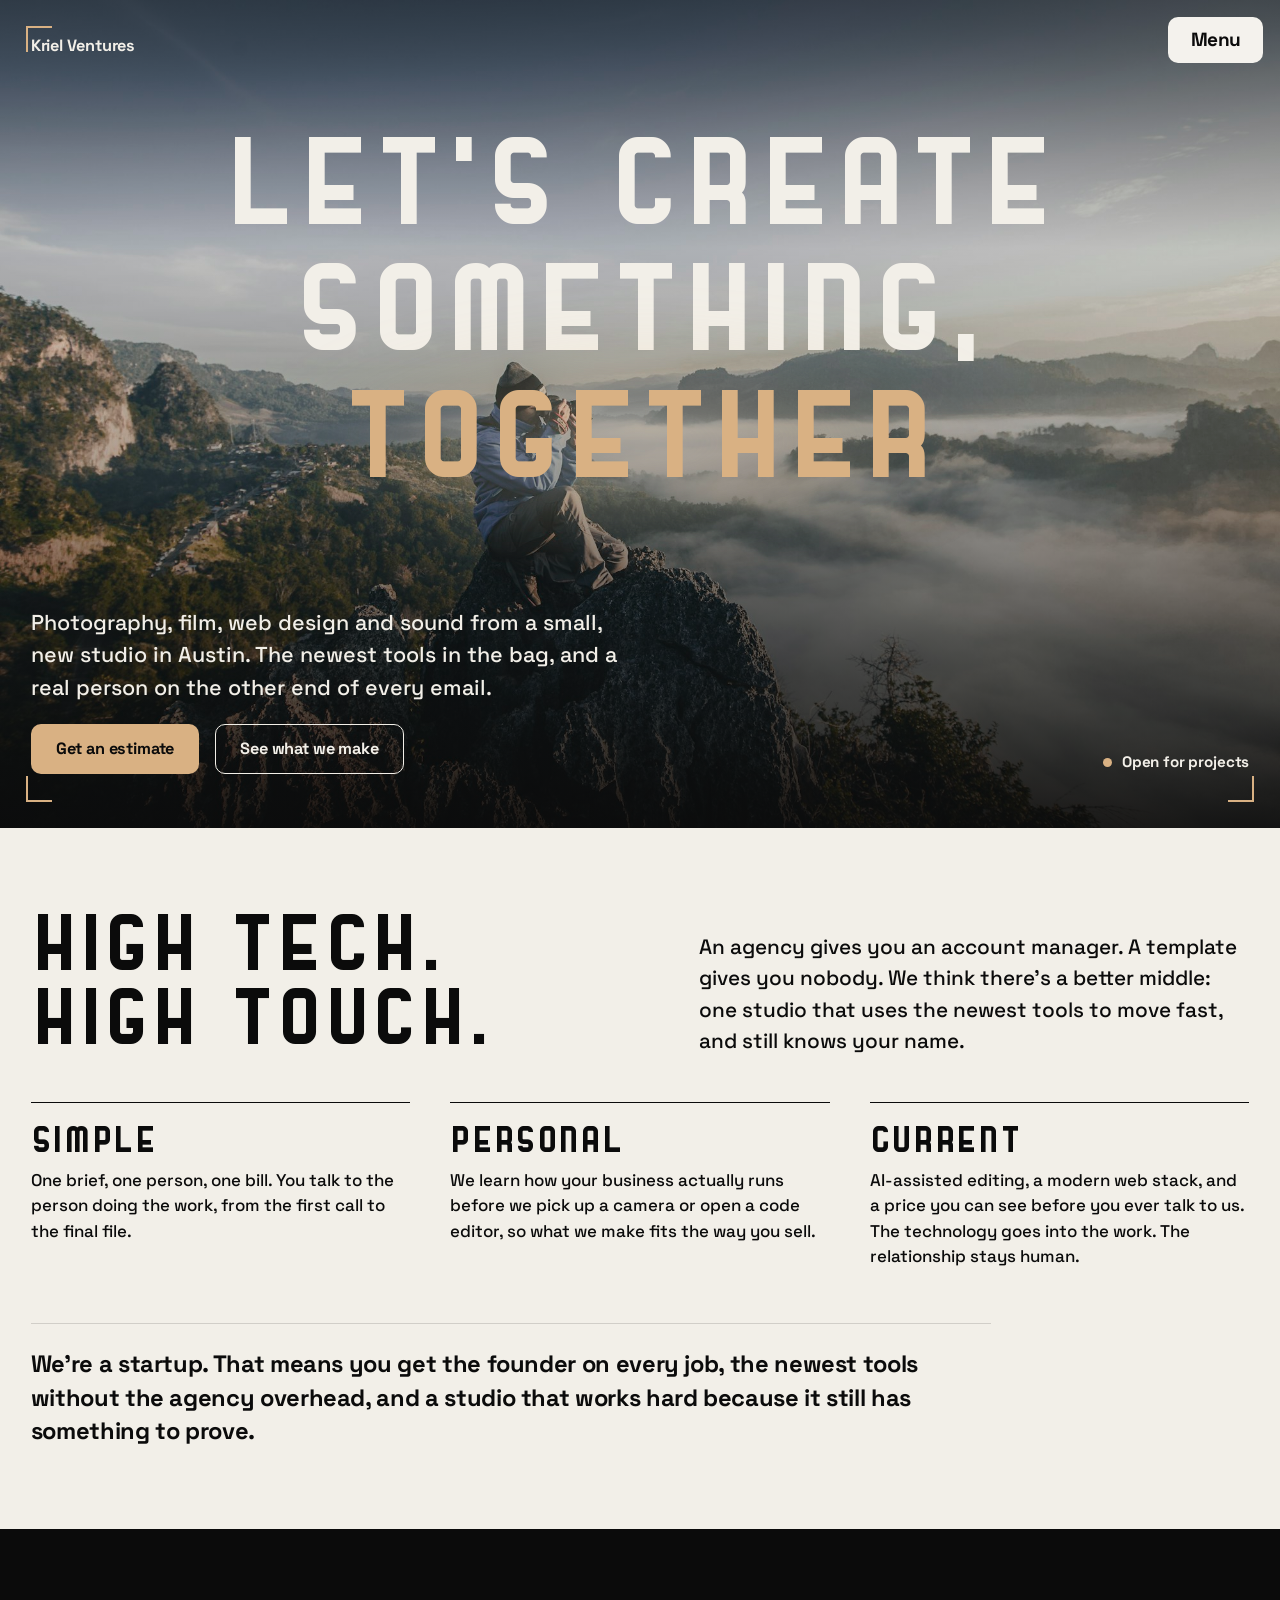
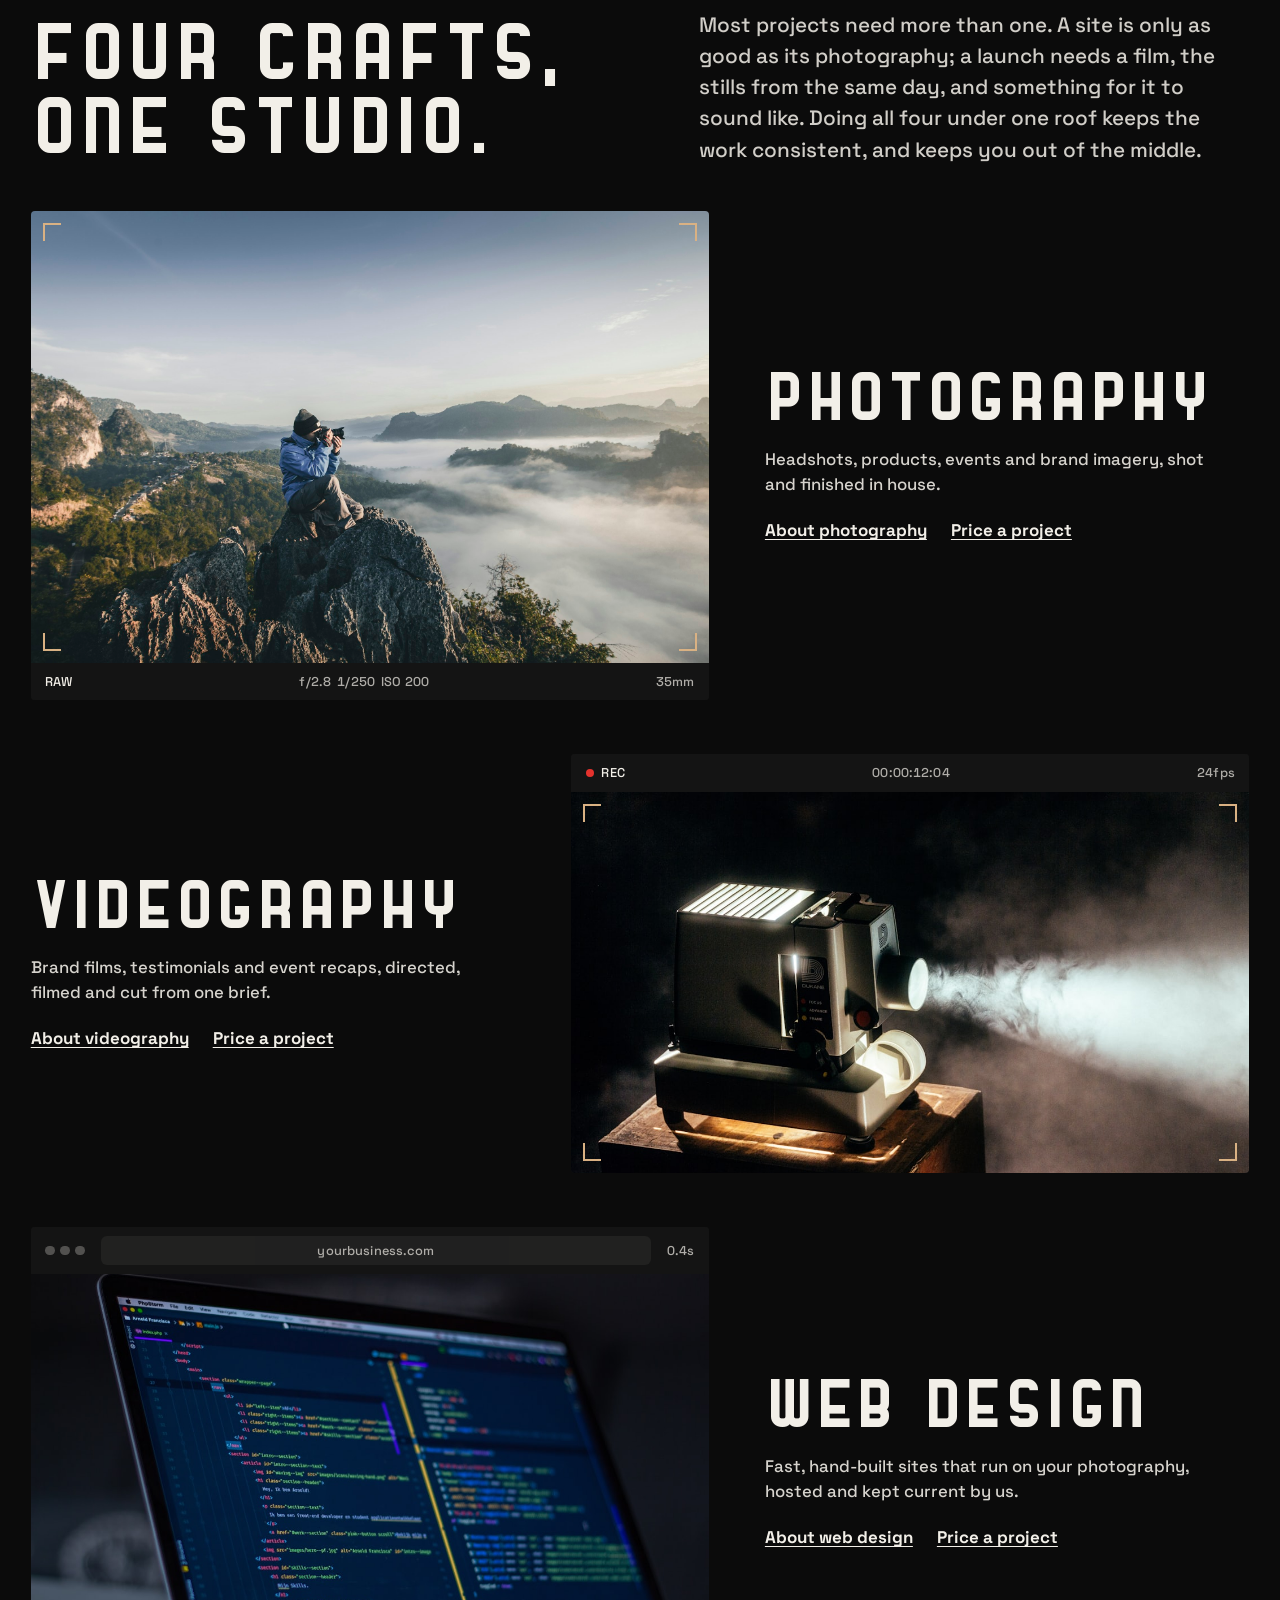
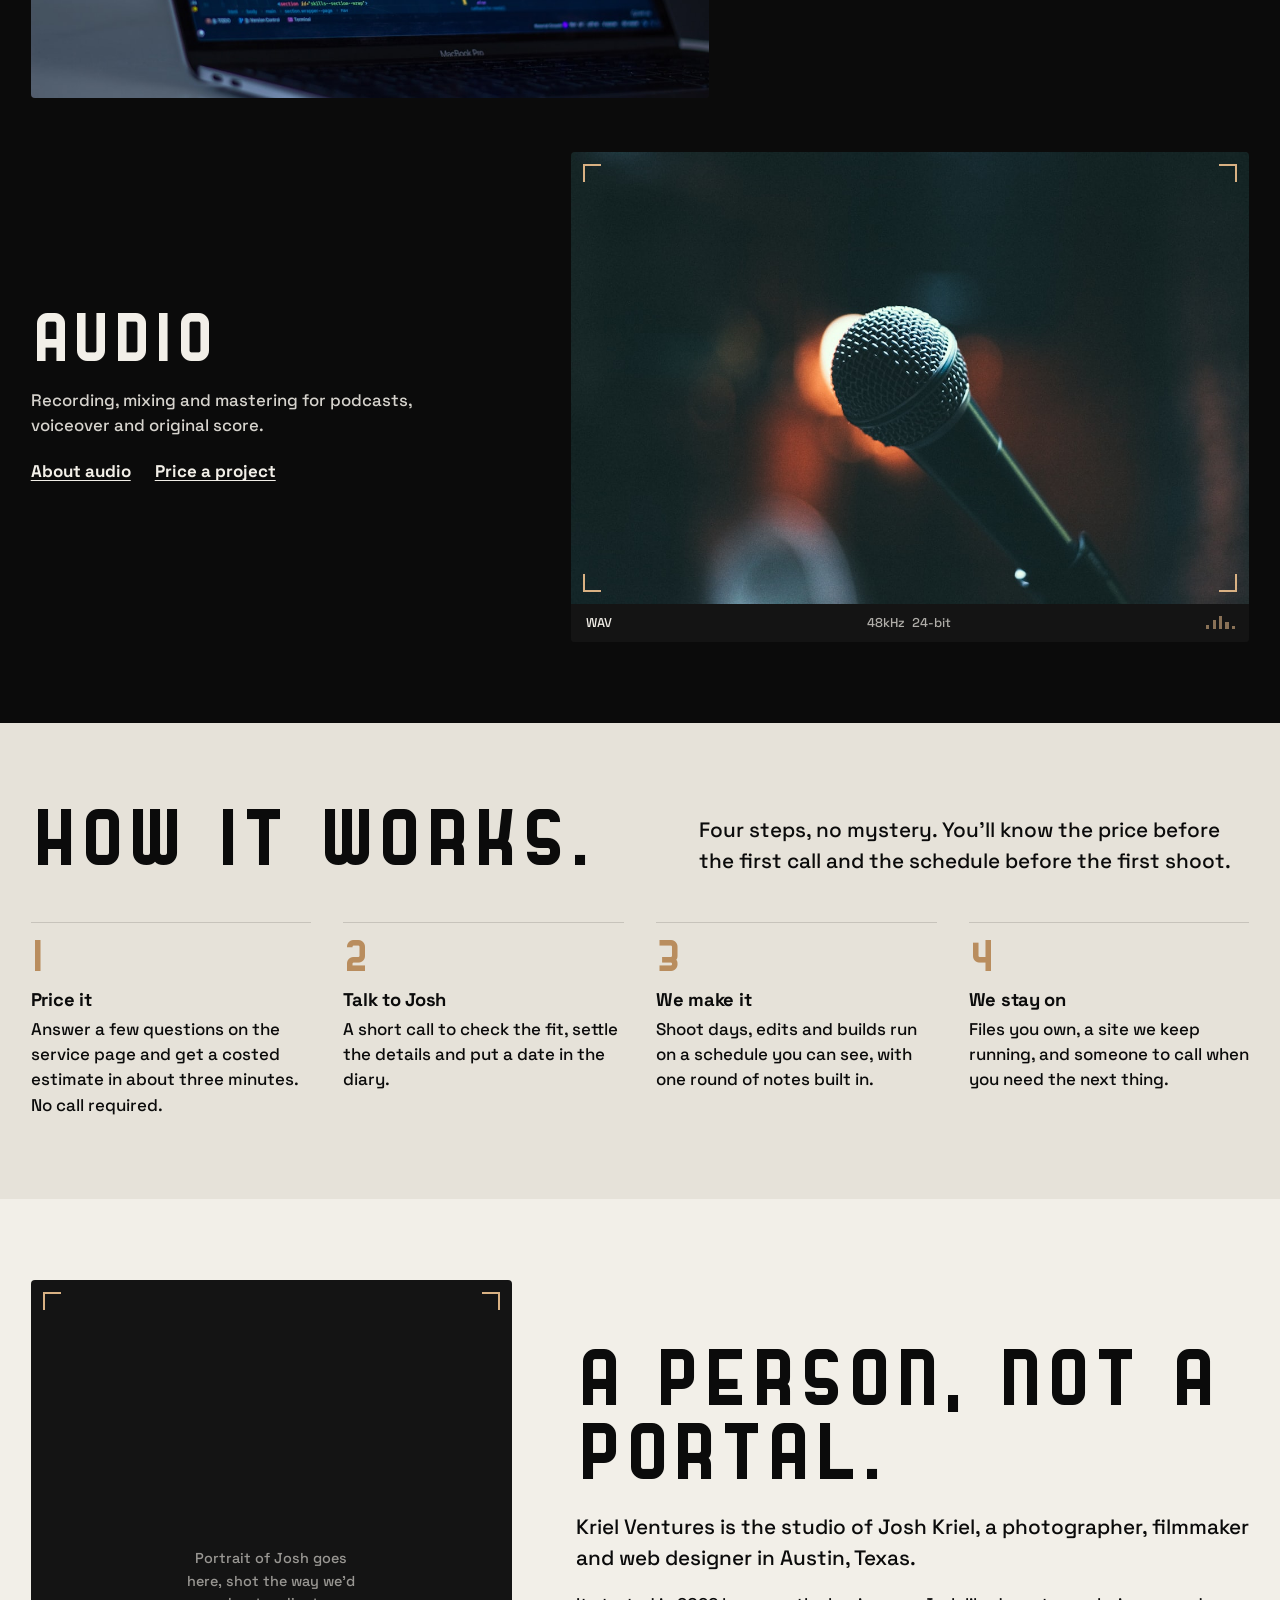
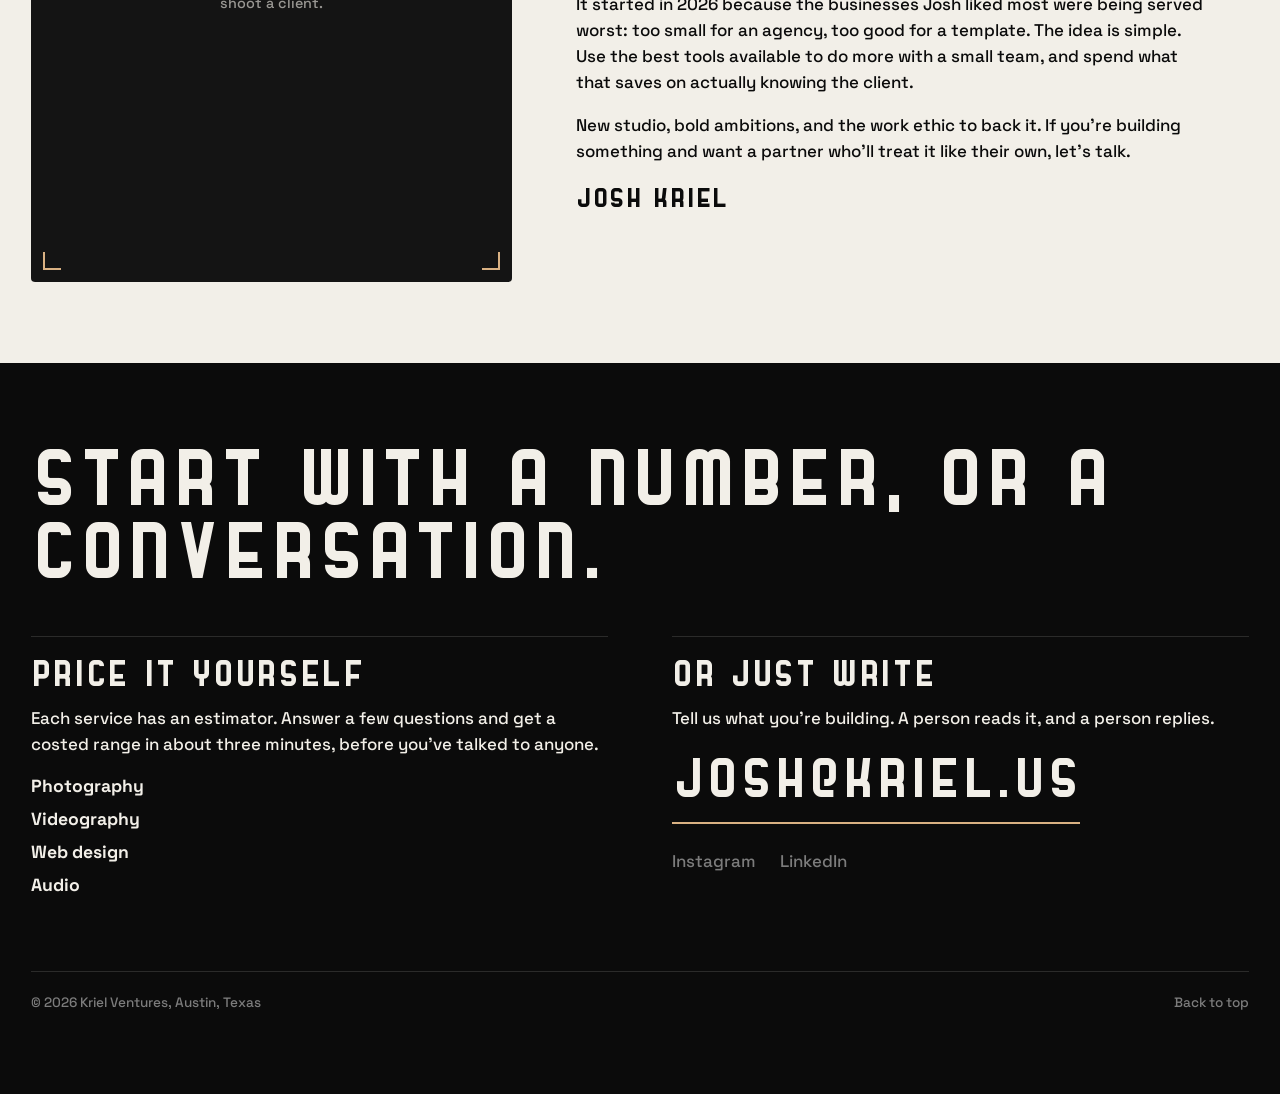
==== commit a53445b9: "Land the "price it" links on the worked examples, not the form Every link labelled "Price a project"" ====
--- a/index.html
+++ b/index.html
@@ -121,7 +121,7 @@
           <p>Headshots, products, events and brand imagery, shot and finished in house.</p>
           <div class="kv-craft__links">
             <a class="kv-link" href="photography/">About photography</a>
-            <a class="kv-link" href="photography/#estimate">Price a project</a>
+            <a class="kv-link" href="photography/#costs">Price a project</a>
           </div>
         </div>
       </article>
@@ -135,7 +135,7 @@
           <p>Brand films, testimonials and event recaps, directed, filmed and cut from one brief.</p>
           <div class="kv-craft__links">
             <a class="kv-link" href="videography/">About videography</a>
-            <a class="kv-link" href="videography/#estimate">Price a project</a>
+            <a class="kv-link" href="videography/#costs">Price a project</a>
           </div>
         </div>
       </article>
@@ -149,7 +149,7 @@
           <p>Fast, hand-built sites that run on your photography, hosted and kept current by us.</p>
           <div class="kv-craft__links">
             <a class="kv-link" href="web-design/">About web design</a>
-            <a class="kv-link" href="web-design/#estimate">Price a project</a>
+            <a class="kv-link" href="web-design/#costs">Price a project</a>
           </div>
         </div>
       </article>
@@ -163,7 +163,7 @@
           <p>Recording, mixing and mastering for podcasts, voiceover and original score.</p>
           <div class="kv-craft__links">
             <a class="kv-link" href="audio/">About audio</a>
-            <a class="kv-link" href="audio/#estimate">Price a project</a>
+            <a class="kv-link" href="audio/#costs">Price a project</a>
           </div>
         </div>
       </article>
@@ -211,10 +211,10 @@
         <h3 class="kv-h3">Price it yourself</h3>
         <p class="kv-p">Each service has an estimator. Answer a few questions and get a costed range in about three minutes, before you've talked to anyone.</p>
         <div class="kv-contact__list">
-      <a href="photography/#estimate">Photography</a>
-      <a href="videography/#estimate">Videography</a>
-      <a href="web-design/#estimate">Web design</a>
-      <a href="audio/#estimate">Audio</a>
+      <a href="photography/#costs">Photography</a>
+      <a href="videography/#costs">Videography</a>
+      <a href="web-design/#costs">Web design</a>
+      <a href="audio/#costs">Audio</a>
         </div>
       </div>
       <div class="kv-contact__col">
